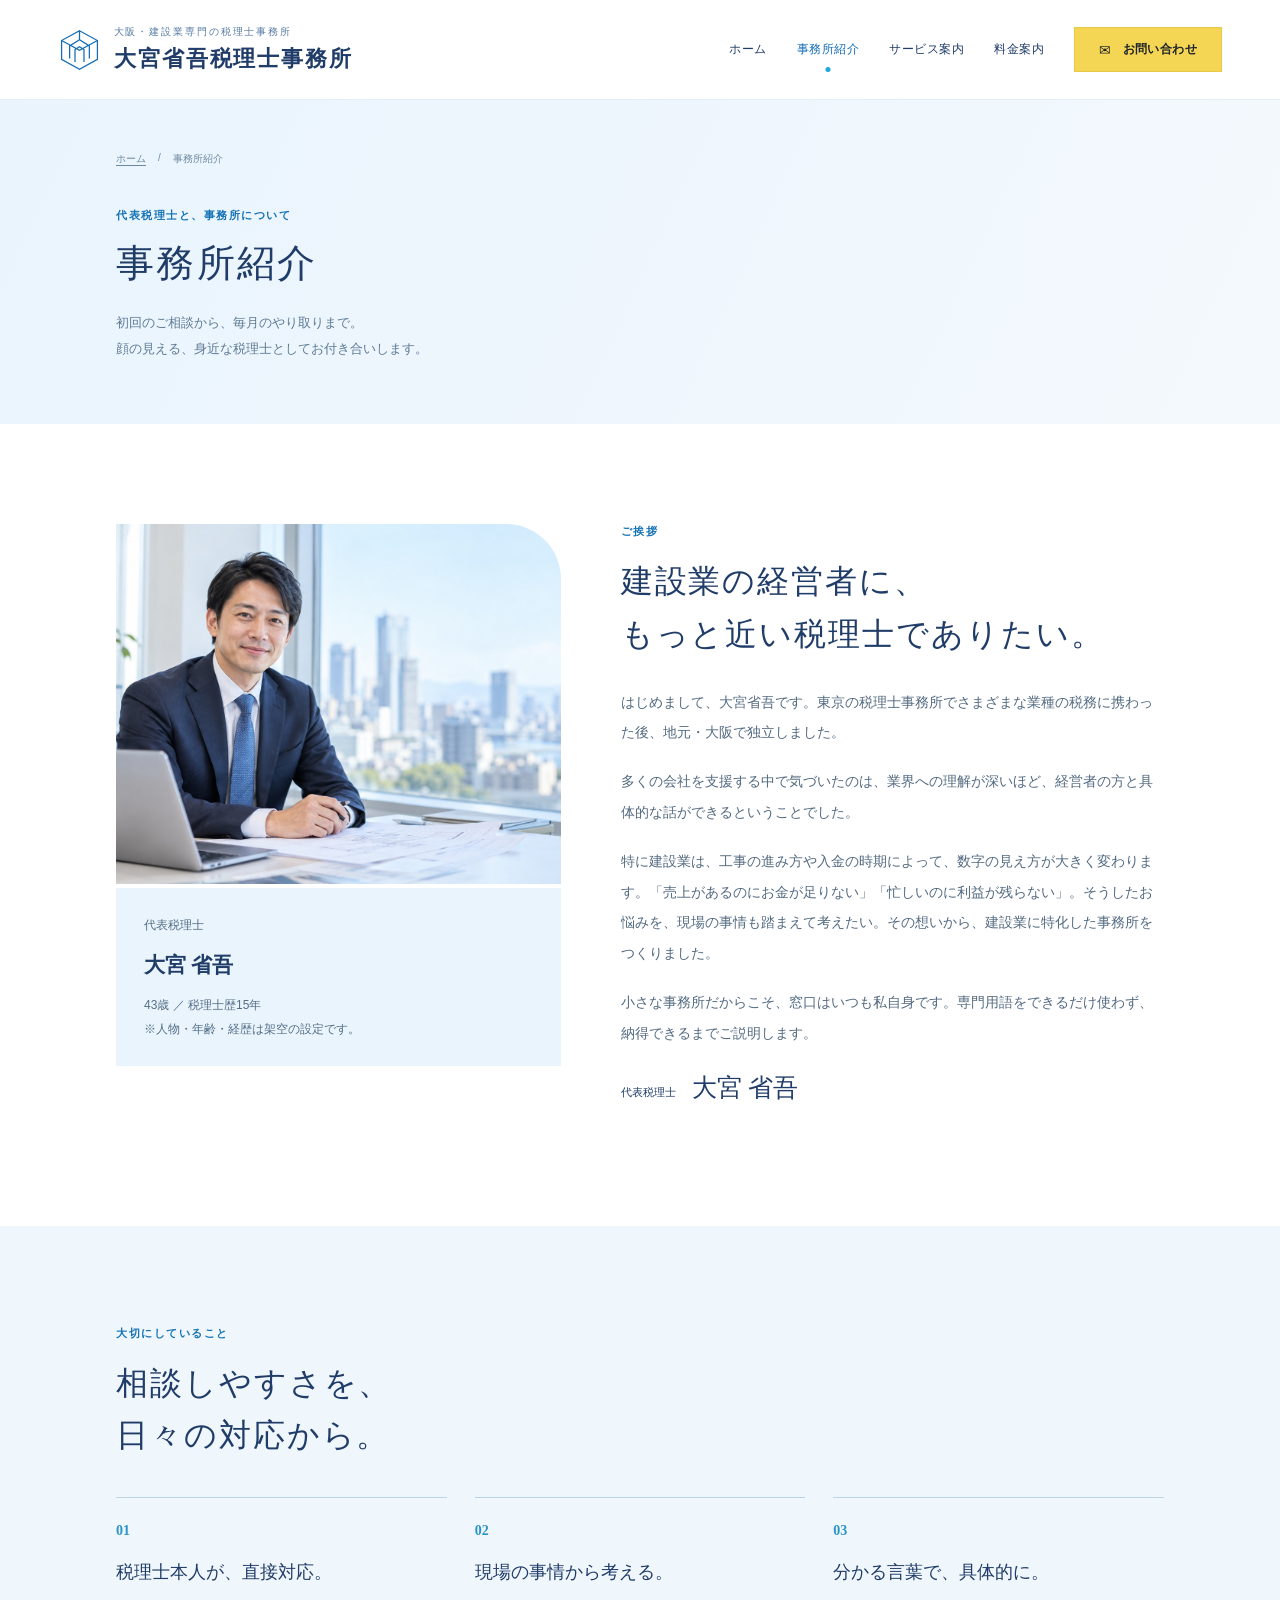
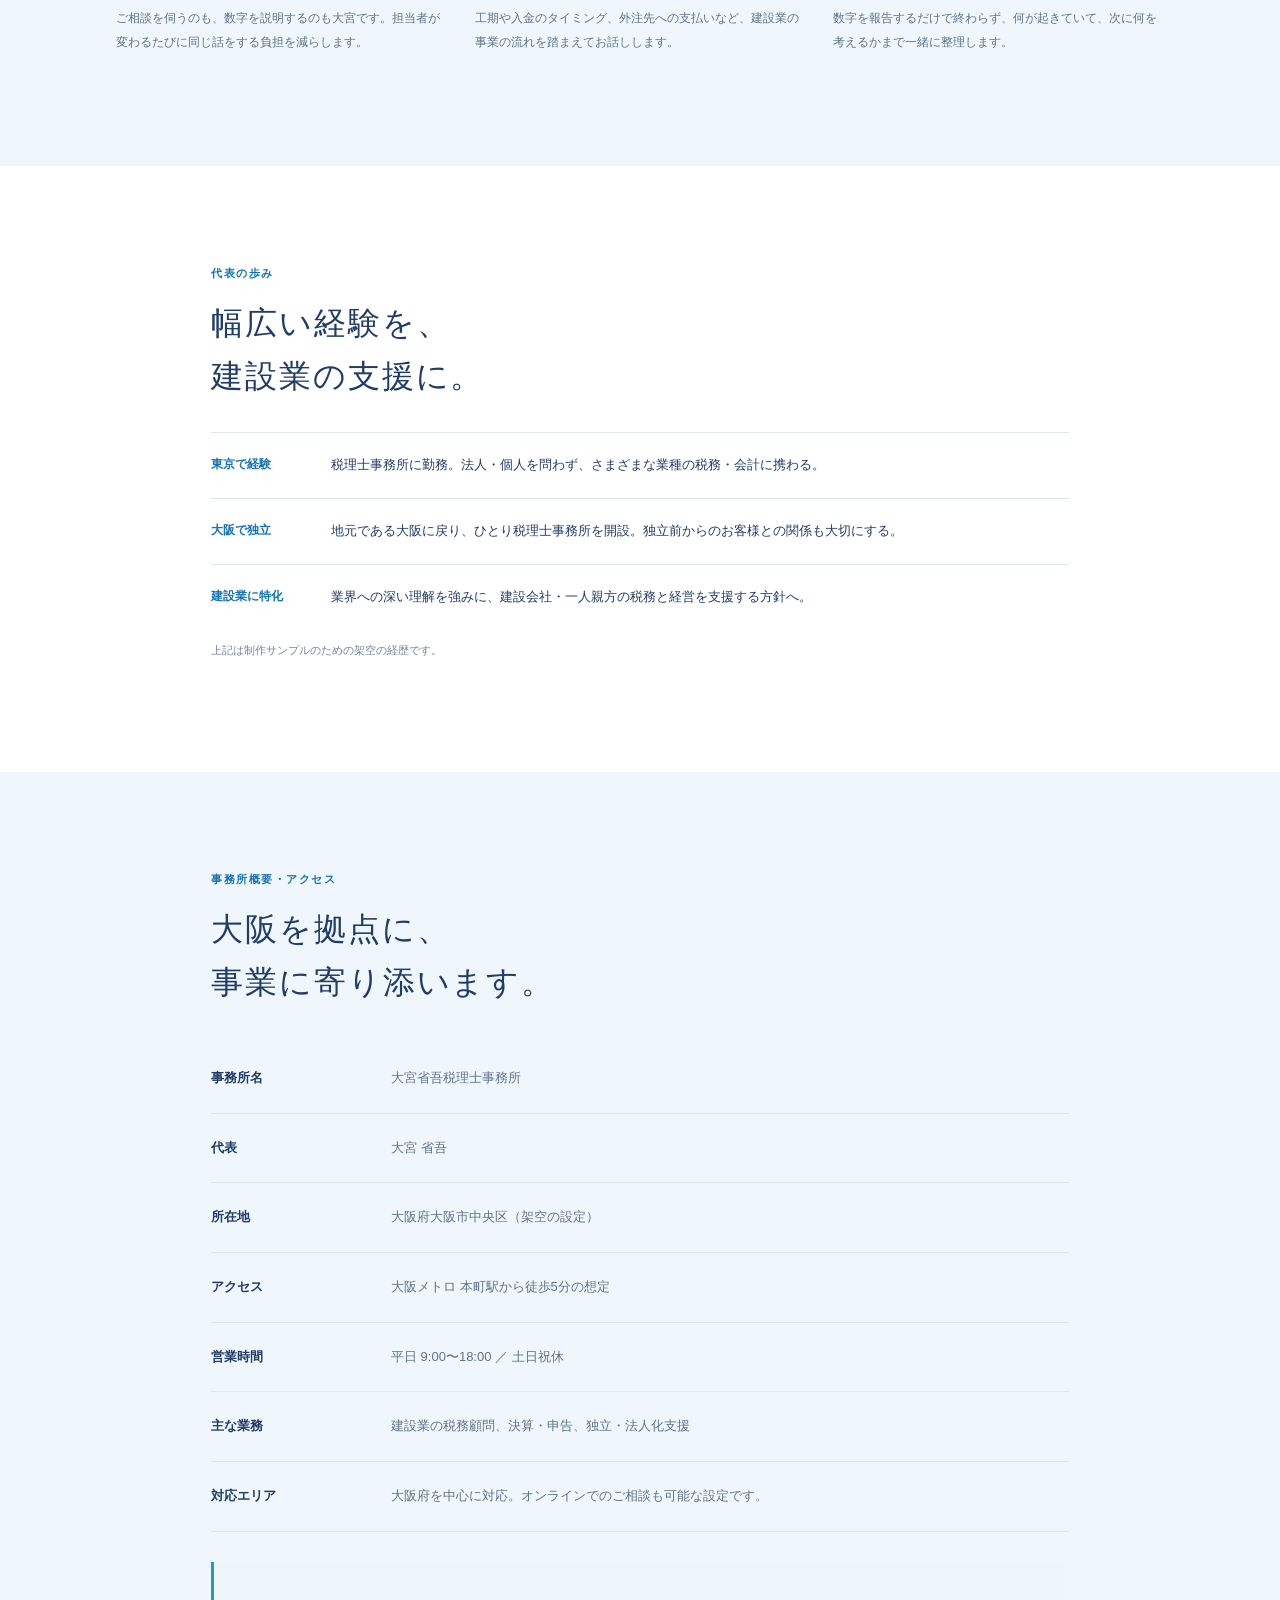
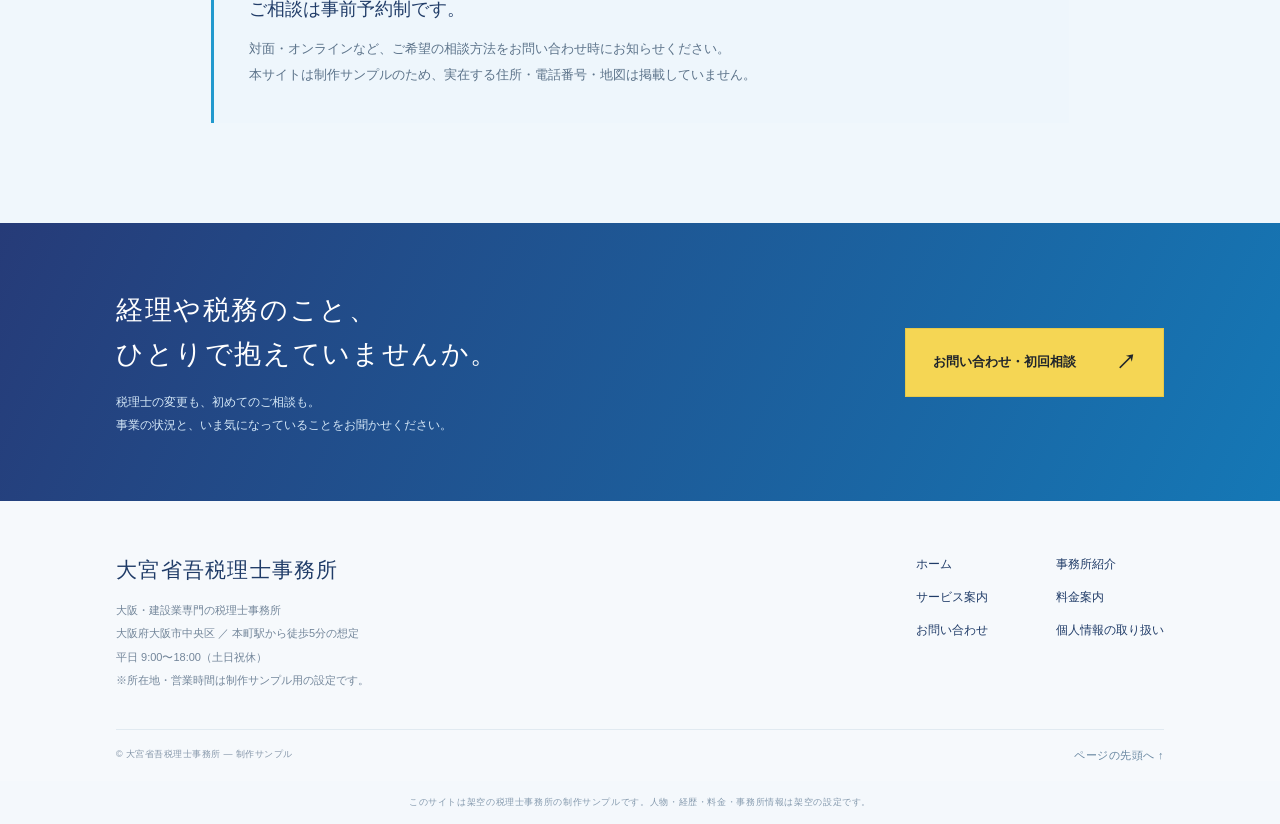
==== about.html @ dd132b1f "Add files via upload" ====
<!DOCTYPE html><html lang="ja"><head><meta charset="utf-8"><meta name="viewport" content="width=device-width,initial-scale=1"><title>事務所紹介｜大宮省吾税理士事務所</title><meta name="description" content="大阪・建設業専門の大宮省吾税理士事務所。税務顧問、決算・申告、独立・法人化支援をご案内する架空の制作サンプルです。"><link rel="stylesheet" href="assets/site.css"><script src="assets/site.js" defer></script></head><body><header id="top"><a class="brand-link" href="index.html" aria-label="大宮省吾税理士事務所 ホーム"><div class="brand"><svg class="mark" viewBox="0 0 48 48" fill="none" aria-hidden="true"><path d="M24 3 44 14v21L24 46 4 35V14Z" stroke="currentColor" stroke-width="1.4"/><path d="M13 34V20l11-7 11 7v14M19 38V24l5-3 5 3v14M4 14l20 11 20-11M24 3v10" stroke="currentColor" stroke-width="1.4"/></svg><div><small>大阪・建設業専門の税理士事務所</small><strong>大宮省吾税理士事務所</strong></div></div></a><details class="mobile-nav"><summary aria-label="メニュー"></summary><div><a href="index.html">ホーム</a><a href="about.html">事務所紹介</a><a href="services.html">サービス案内</a><a href="fees.html">料金案内</a><a href="contact.html">お問い合わせ</a></div></details><nav class="nav" aria-label="メインナビゲーション"><a href="index.html">ホーム</a><a href="about.html" class="active" aria-current="page">事務所紹介</a><a href="services.html">サービス案内</a><a href="fees.html">料金案内</a><a class="contact" href="contact.html"><b aria-hidden="true">✉</b>お問い合わせ</a></nav></header><main><section class="page-intro"><div class="wrap"><div class="breadcrumb"><a href="index.html">ホーム</a><span>/</span><span>事務所紹介</span></div><span class="section-tag">代表税理士と、事務所について</span><h1>事務所紹介</h1><p>初回のご相談から、毎月のやり取りまで。<br>顔の見える、身近な税理士としてお付き合いします。</p></div></section>
<section class="section"><div class="wrap profile-layout"><div><img class="portrait" src="assets/hero.jpg" alt="代表税理士・大宮省吾のイメージ"><div class="profile-aside">代表税理士<strong>大宮 省吾</strong>43歳 ／ 税理士歴15年<br>※人物・年齢・経歴は架空の設定です。</div></div><div><span class="section-tag">ご挨拶</span><h2>建設業の経営者に、<br>もっと近い税理士でありたい。</h2><div class="body-copy"><p>はじめまして、大宮省吾です。東京の税理士事務所でさまざまな業種の税務に携わった後、地元・大阪で独立しました。</p><p>多くの会社を支援する中で気づいたのは、業界への理解が深いほど、経営者の方と具体的な話ができるということでした。</p><p>特に建設業は、工事の進み方や入金の時期によって、数字の見え方が大きく変わります。「売上があるのにお金が足りない」「忙しいのに利益が残らない」。そうしたお悩みを、現場の事情も踏まえて考えたい。その想いから、建設業に特化した事務所をつくりました。</p><p>小さな事務所だからこそ、窓口はいつも私自身です。専門用語をできるだけ使わず、納得できるまでご説明します。</p></div><p class="name"><small>代表税理士</small>大宮 省吾</p></div></div></section>
<section class="section pale"><div class="wrap"><span class="section-tag">大切にしていること</span><h2>相談しやすさを、<br>日々の対応から。</h2><div class="values"><article class="value"><b>01</b><h3>税理士本人が、直接対応。</h3><p>ご相談を伺うのも、数字を説明するのも大宮です。担当者が変わるたびに同じ話をする負担を減らします。</p></article><article class="value"><b>02</b><h3>現場の事情から考える。</h3><p>工期や入金のタイミング、外注先への支払いなど、建設業の事業の流れを踏まえてお話しします。</p></article><article class="value"><b>03</b><h3>分かる言葉で、具体的に。</h3><p>数字を報告するだけで終わらず、何が起きていて、次に何を考えるかまで一緒に整理します。</p></article></div></div></section>
<section class="section"><div class="wrap narrow"><span class="section-tag">代表の歩み</span><h2>幅広い経験を、<br>建設業の支援に。</h2><ul class="career"><li><strong>東京で経験</strong><span>税理士事務所に勤務。法人・個人を問わず、さまざまな業種の税務・会計に携わる。</span></li><li><strong>大阪で独立</strong><span>地元である大阪に戻り、ひとり税理士事務所を開設。独立前からのお客様との関係も大切にする。</span></li><li><strong>建設業に特化</strong><span>業界への深い理解を強みに、建設会社・一人親方の税務と経営を支援する方針へ。</span></li></ul><p class="note">上記は制作サンプルのための架空の経歴です。</p></div></section>
<section class="section pale"><div class="wrap narrow"><span class="section-tag">事務所概要・アクセス</span><h2>大阪を拠点に、<br>事業に寄り添います。</h2><dl class="info-list"><div><dt>事務所名</dt><dd>大宮省吾税理士事務所</dd></div><div><dt>代表</dt><dd>大宮 省吾</dd></div><div><dt>所在地</dt><dd>大阪府大阪市中央区（架空の設定）</dd></div><div><dt>アクセス</dt><dd>大阪メトロ 本町駅から徒歩5分の想定</dd></div><div><dt>営業時間</dt><dd>平日 9:00〜18:00 ／ 土日祝休</dd></div><div><dt>主な業務</dt><dd>建設業の税務顧問、決算・申告、独立・法人化支援</dd></div><div><dt>対応エリア</dt><dd>大阪府を中心に対応。オンラインでのご相談も可能な設定です。</dd></div></dl><div class="access-box"><h3>ご相談は事前予約制です。</h3><p>対面・オンラインなど、ご希望の相談方法をお問い合わせ時にお知らせください。<br>本サイトは制作サンプルのため、実在する住所・電話番号・地図は掲載していません。</p></div></div></section></main><section class="contact-band"><div class="wrap"><div><h2>経理や税務のこと、<br>ひとりで抱えていませんか。</h2><p>税理士の変更も、初めてのご相談も。<br>事業の状況と、いま気になっていることをお聞かせください。</p></div><a href="contact.html" class="cta-solid">お問い合わせ・初回相談<span aria-hidden="true">↗</span></a></div></section><footer><div class="wrap"><div class="footer-top"><div><p class="footer-name">大宮省吾税理士事務所</p><div class="footer-info">大阪・建設業専門の税理士事務所<br>大阪府大阪市中央区 ／ 本町駅から徒歩5分の想定<br>平日 9:00〜18:00（土日祝休）<br>※所在地・営業時間は制作サンプル用の設定です。</div></div><nav class="footer-nav" aria-label="フッターナビゲーション"><a href="index.html">ホーム</a><a href="about.html">事務所紹介</a><a href="services.html">サービス案内</a><a href="fees.html">料金案内</a><a href="contact.html">お問い合わせ</a><a href="contact.html#privacy">個人情報の取り扱い</a></nav></div><div class="copyright"><span>© 大宮省吾税理士事務所 — 制作サンプル</span><a class="top-link" href="#top">ページの先頭へ ↑</a></div></div></footer><p class="sample">このサイトは架空の税理士事務所の制作サンプルです。人物・経歴・料金・事務所情報は架空の設定です。</p></body></html>
---- assets/site.css ----
:root{--navy:#27376d;--blue:#1468ae;--cyan:#20a8d5;--ink:#193653}*{box-sizing:border-box}body{margin:0;color:var(--ink);background:#fff;font-family:"Noto Sans JP","Hiragino Kaku Gothic ProN","Yu Gothic",sans-serif;-webkit-font-smoothing:antialiased}button{font:inherit}header{height:96px;display:flex;align-items:center;justify-content:space-between;padding:0 0 0 4.4%;background:white}.brand{display:flex;gap:13px;align-items:center}.mark{width:43px;height:43px;color:#176ab0}.brand small{font-size:10px;letter-spacing:.19em;display:block;margin-bottom:5px}.brand strong{font-family:"Yu Mincho","Hiragino Mincho ProN",serif;font-size:23px;letter-spacing:.09em;font-weight:600}.nav{height:100%;display:flex;align-items:center;gap:29px}.nav span{font-size:12px;letter-spacing:.04em;white-space:nowrap}.nav .active{color:#1878bc;position:relative}.nav .active:after{content:"";position:absolute;bottom:-12px;left:50%;width:16px;height:2px;background:#1878bc;transform:translateX(-50%)}.contact{border:0;background:var(--navy);color:#fff;height:100%;padding:0 31px;font-size:12px;letter-spacing:.08em;cursor:pointer}.contact b{margin-right:11px;font-size:16px;font-weight:400}.hero{position:relative;min-height:590px;height:calc(100svh - 272px);max-height:750px;isolation:isolate;overflow:hidden;background:#e9f1f4}.hero-image{position:absolute;width:100%;height:100%;object-fit:cover;object-position:center 43%;z-index:-2}.hero:after{content:"";position:absolute;inset:0;background:linear-gradient(90deg,transparent 32%,rgba(238,247,251,.08) 47%,rgba(238,247,251,.6) 100%);z-index:-1}.copy{position:absolute;left:50%;top:50%;transform:translateY(-51%);padding-right:30px}.eyebrow{font-size:14px;font-weight:600;letter-spacing:.13em;margin:0 0 25px 3px;color:#185c91}h1{font-size:clamp(30px,3.05vw,48px);line-height:1.6;letter-spacing:.06em;margin:0;font-weight:700}h1 span{display:table;color:#fff;background:linear-gradient(110deg,#145b9f,#1e9dd0);padding:5px 22px 8px;margin-bottom:12px;white-space:nowrap}h1 span:last-child{margin-bottom:0}.description{font-size:14px;line-height:2.15;letter-spacing:.07em;margin:25px 0 0 4px;font-weight:500}.hero-label{position:absolute;left:4.5%;bottom:27px;display:flex;align-items:center;gap:12px;color:#fff;text-shadow:0 1px 6px #19365377;font-size:11px;letter-spacing:.13em}.hero-label:before{content:"";width:32px;height:1px;background:currentColor}.scroll{position:absolute;right:30px;bottom:30px;font-size:9px;letter-spacing:.2em;writing-mode:vertical-rl;display:flex;align-items:center;gap:12px;color:#245d84}.scroll:after{content:"";width:1px;height:38px;background:#245d84}.strengths{background:var(--navy);color:white;padding:0 max(7%,calc((100% - 1100px)/2));display:grid;grid-template-columns:1fr 1fr;min-height:142px}.strength{display:flex;align-items:center;gap:25px;padding:27px 37px}.strength+.strength{border-left:1px solid #ffffff35}.strength svg{width:43px;flex-shrink:0;stroke:#aac8e7;stroke-width:1;fill:none}.strength h2{font-family:"Yu Mincho","Hiragino Mincho ProN",serif;font-size:18px;letter-spacing:.09em;margin:0 0 9px;font-weight:500}.strength p{margin:0;font-size:11px;line-height:1.9;color:#d6dfee;letter-spacing:.04em}.sample{margin:0;padding:15px 20px;text-align:center;font-size:10px;letter-spacing:.07em;color:#8c98a6;background:#f6f8fb}dialog{max-width:420px;width:calc(100% - 40px);border:0;padding:36px;color:var(--ink);line-height:1.9;box-shadow:0 18px 90px #0002}dialog::backdrop{background:#17264066}dialog h2{font-size:20px}dialog p{font-size:14px}dialog button{border:0;background:var(--navy);color:#fff;padding:10px 25px;cursor:pointer}
@media(min-width:1600px){.copy{left:51%}.hero-image{object-position:center 44%}}
@media(max-width:1050px){header{height:80px;padding-left:24px}.brand strong{font-size:19px}.brand small{font-size:9px}.nav{gap:18px}.nav span{font-size:11px}.contact{padding:0 20px}.hero{min-height:560px}.copy{left:47%}h1{font-size:32px}.strengths{padding:0 3%}.strength{padding:26px 22px;gap:18px}.strength h2{font-size:16px}}
@media(max-width:760px){header{height:77px;padding-left:18px}.mark{width:32px;height:32px}.brand{gap:9px}.brand small{font-size:8px;margin-bottom:4px;letter-spacing:.12em}.brand strong{font-size:17px;letter-spacing:.04em}.nav{gap:0}.nav span{display:none}.contact{width:65px;padding:0;font-size:10px;letter-spacing:0}.contact b{display:block;margin:0 0 2px;font-size:18px}.hero{height:720px;min-height:0;max-height:none}.hero-image{height:430px;object-position:29% center;width:130%;max-width:none;left:-9%}.hero:after{background:linear-gradient(180deg,transparent 31%,rgba(235,244,249,.4) 46%,#edf5f9 60%)}.copy{top:auto;bottom:44px;left:7%;transform:none;padding:0}.eyebrow{font-size:11px;margin-bottom:17px}.copy h1{font-size:clamp(27px,7.4vw,38px);letter-spacing:.03em}.copy h1 span{padding:3px 13px 5px;margin-bottom:8px}.description{font-size:12px;line-height:2;margin-top:18px}.hero-label{top:28px;bottom:auto;left:7%;font-size:9px}.scroll{right:17px;bottom:26px;font-size:8px}.strengths{grid-template-columns:1fr;padding:9px 7%}.strength{padding:23px 0;gap:19px}.strength+.strength{border-left:0;border-top:1px solid #ffffff35}.strength svg{width:36px}.strength h2{font-size:16px;margin-bottom:7px}.strength p{font-size:11px}.sample{font-size:9px;padding:13px 15px}}

/* Distinct editorial composition for Omiya. */
:root{--navy:#193e52;--blue:#28698b;--ink:#193e52}
header{height:100px;padding:0 4.5%;border-bottom:1px solid #193e5212}.brand strong{font-size:22px}.brand small{color:#69808c}.mark{color:#28698b}.nav{gap:30px}.contact{height:43px;padding:0 22px;background:transparent;border:1px solid #193e5240;color:var(--ink)}.contact b{font-size:14px}.nav .active{color:#193e52}.nav .active:after{background:#bd9a59;width:5px;height:5px;border-radius:50%;bottom:-14px}
.hero{background:#f5f5f0;height:640px;min-height:640px;max-height:800px;margin:0 0 0 0;overflow:hidden}
.hero-image{left:48%;top:28px;width:52%;height:calc(100% - 28px);object-fit:cover;object-position:13% center;border-radius:72px 0 0 0}
.hero:after{inset:0 auto 0 0;width:48%;background:linear-gradient(135deg,#f5f5f0,#f0f2ed);z-index:-1}
.copy{left:8%;top:47%;transform:translateY(-50%);padding-right:0;z-index:1}
.eyebrow{font-size:10px;font-weight:500;letter-spacing:.18em;margin:0 0 28px;color:#71868b;display:flex;align-items:center;gap:12px}.eyebrow:before{content:"";height:1px;width:28px;background:#ac8d56}.intro{font-size:12px;letter-spacing:.12em;margin:0 0 18px;color:#4f6b77}
h1{font-family:"Yu Mincho","Hiragino Mincho ProN",serif;font-weight:500;line-height:1.65;font-size:clamp(32px,3.15vw,50px);letter-spacing:.055em}h1 span{display:block;background:transparent;color:var(--ink);padding:0;margin:0}h1 em{font-style:normal;text-decoration:underline;text-decoration-color:#b89b6655;text-underline-offset:8px;text-decoration-thickness:7px}
.description{font-size:13px;line-height:2.1;margin:25px 0 0;letter-spacing:.025em;font-weight:400;color:#516a74}
.hero-cta{display:flex;align-items:center;justify-content:space-between;gap:30px;border:0;border-bottom:1px solid #1d485a66;background:none;padding:15px 0 12px;font-size:12px;letter-spacing:.04em;color:var(--ink);margin-top:18px;cursor:pointer}.hero-cta span{font-size:19px;color:#9e7d43}
.portrait-caption{position:absolute;right:0;bottom:0;background:#193e52ee;color:white;padding:22px 42px;min-width:260px}.portrait-caption small{font-size:8px;letter-spacing:.2em;color:#b7cbd2;display:block;margin-bottom:9px}.portrait-caption>span{font-size:10px;letter-spacing:.1em}.portrait-caption strong{font-family:"Yu Mincho",serif;font-size:21px;font-weight:500;margin-left:10px}.hero-label{color:#819294;text-shadow:none;left:8%;bottom:26px;font-size:8px;letter-spacing:.16em}.hero-label:before{width:20px}.scroll{display:none}
.strengths{margin:0 8%;padding:0;background:#fff;color:var(--ink);min-height:150px;gap:50px;counter-reset:points}.strength{padding:28px 0;gap:20px;position:relative;counter-increment:points}.strength:before{content:"0" counter(points);color:#b09560;font-size:13px;letter-spacing:.1em;align-self:flex-start;margin-top:6px;font-family:Georgia,serif}.strength svg{display:none}.strength+.strength{border-left:0}.strength h2{font-size:18px;font-weight:500;letter-spacing:.04em;margin-bottom:9px}.strength p{color:#77878c;font-size:11px;line-height:1.85}.sample{border-top:1px solid #edf0ef;background:white;font-size:9px;color:#9ba5a7}
@media(min-width:1600px){.copy{left:10%}.hero{height:730px}.hero-image{object-position:10% center}}
@media(max-width:1050px){header{padding:0 3%;height:86px}.brand strong{font-size:18px}.nav{gap:18px}.contact{padding:0 14px}.hero{height:600px;min-height:600px}.copy{left:6%}h1{font-size:34px}.description{font-size:12px}.strengths{margin:0 6%;gap:30px}.strength h2{font-size:16px}}
@media(max-width:760px){header{height:78px;padding:0 18px}.brand strong{font-size:17px}.nav{gap:0}.contact{height:35px;width:auto;padding:0 11px;font-size:10px}.contact b{display:none}.brand small{font-size:8px}.hero{height:auto;min-height:0;display:flex;flex-direction:column;padding:38px 0 0;background:#f5f5f0}.hero:after{display:none}.copy{position:relative;left:auto;top:auto;bottom:auto;transform:none;padding:0 7% 32px;order:0}.eyebrow{font-size:8px;letter-spacing:.14em;margin-bottom:23px}.intro{font-size:10px;margin-bottom:13px}.copy h1{font-size:clamp(29px,8.2vw,39px);line-height:1.55;letter-spacing:.055em}.copy h1 span{padding:0;margin:0}.description{margin-top:19px;font-size:12px}.hero-cta{margin-top:12px;font-size:11px;padding-top:12px;gap:42px}.hero-image{position:relative;left:auto;top:auto;width:93%;height:370px;align-self:flex-end;object-position:10% center;border-radius:45px 0 0 0;order:1;z-index:0}.portrait-caption{z-index:2;bottom:0;padding:15px 24px;min-width:205px}.portrait-caption strong{font-size:19px}.hero-label{display:none}.strengths{margin:0 7%;gap:0;grid-template-columns:1fr;padding:6px 0}.strength{padding:24px 0;gap:17px}.strength+.strength{border-top:1px solid #e5e9e7}.strength h2{font-size:16px}.strength p{font-size:11px}.sample{font-size:8px}}


/* Blue direction, retaining the independent split layout. */
:root{--navy:#263b78;--blue:#146db5;--ink:#203c68}
header{border-bottom-color:#e6eef6}.mark{color:#146db5}.brand small{color:#557aa1}.nav .active{color:#146db5}.nav .active:after{background:#20a7df}.contact{color:white;background:#176eb3;border-color:#176eb3}.hero{background:#edf6fc}.hero:after{background:linear-gradient(125deg,#f2f8fd,#e3f1fb)}.eyebrow{color:#4483b6}.eyebrow:before{background:#1494d0}.intro{color:#236aa3}.copy h1{color:#203c68}.copy h1 em{color:#087cbd;text-decoration-color:#6bc5eb55}.description{color:#486b8c}.hero-cta{color:#146db5;border-bottom-color:#5299c2}.hero-cta span{color:#159cd2}.hero-label{color:#6c91b0}.portrait-caption{background:#1b66a7ed}.portrait-caption small{color:#c1e3fa}
.strengths{margin:0;padding:0 8%;gap:50px;background:linear-gradient(110deg,#24376e,#2a4b8c);color:white}.strength:before{color:#69c7f0}.strength h2{color:white}.strength p{color:#d2e1f4}.sample{border-top:0;background:#f4f8fc;color:#8499ad}
@media(max-width:760px){.hero{background:#edf6fc}.strengths{margin:0;padding:6px 7%;gap:0}.strength+.strength{border-top-color:#ffffff2b}}


/* Blue-to-cyan headline highlights, matching the supplied reference. */
.copy h1 span{display:table;background:linear-gradient(110deg,#145b9f,#20a8d5);color:#fff;padding:3px 17px 6px;margin:0 0 10px;line-height:1.5}
.copy h1 span:last-child{margin-bottom:0}
.copy h1 em{color:inherit;text-decoration:none;font-style:normal}
@media(max-width:1050px){.copy h1 span{padding:3px 14px 6px}}
@media(max-width:760px){.copy h1 span{padding:3px 13px 6px;margin:0 0 8px;line-height:1.5}}


/* Warm yellow CTAs balanced against the existing blue palette. */
:root{--cta-yellow:#f5d654;--cta-ink:#20252b}
.contact,.hero-cta{background:var(--cta-yellow);color:var(--cta-ink);border:1px solid #e7c848;font-weight:600;transition:background .18s ease,box-shadow .18s ease}
.contact{padding:0 24px;height:45px}
.hero-cta{padding:15px 21px;margin-top:24px;gap:28px;box-shadow:0 3px 10px #23447809}
.hero-cta span{color:var(--cta-ink);font-size:19px}
.contact:hover,.hero-cta:hover{background:#f8df75;box-shadow:0 4px 12px #23447816}
.contact:focus-visible,.hero-cta:focus-visible{outline:3px solid #176eb3;outline-offset:4px}
@media(max-width:1050px){.contact{padding:0 17px}}
@media(max-width:760px){.contact{height:37px;padding:0 11px}.hero-cta{padding:14px 17px;margin-top:20px;gap:33px}}


a{color:inherit;text-decoration:none}button,input,select,textarea{font:inherit}a,button{touch-action:manipulation}a:focus-visible,summary:focus-visible{outline:3px solid #20a8d5;outline-offset:5px}html{scroll-behavior:smooth;scroll-padding-top:24px}.brand-link{display:block;flex-shrink:0}.nav>a{font-size:12px;letter-spacing:.04em;white-space:nowrap}.nav>a.active{position:relative;color:#146db5}.nav .contact{display:flex;align-items:center;justify-content:center}.mobile-nav{display:none}.hero-cta{width:max-content;max-width:100%}.wrap{max-width:1120px;margin:0 auto;padding:0 36px}.section{padding:100px 0}.pale{background:#f0f7fc}.section-tag{display:block;font-size:11px;color:#1472b5;letter-spacing:.14em;margin-bottom:16px;font-weight:600}.section h2,.page-intro h1,.subhead,.contact-band h2{font-family:"Yu Mincho","Hiragino Mincho ProN",serif;font-weight:500;letter-spacing:.06em}.section h2{font-size:32px;line-height:1.65;margin:0 0 26px}.lead{color:#5c7187;font-size:14px;line-height:2.2;max-width:720px}.split{display:grid;grid-template-columns:1fr 1fr;align-items:center;gap:70px}.portrait{width:100%;height:440px;object-fit:cover;object-position:15% center;border-radius:0 55px 0 0}.body-copy{font-size:14px;line-height:2.2;color:#536a80}.body-copy p{margin:0 0 18px}.name{font-size:25px;font-family:"Yu Mincho",serif;margin:22px 0;color:#203c68}.name small{font-size:11px;font-family:sans-serif;margin-right:16px}.text-link{display:inline-flex;align-items:center;justify-content:space-between;gap:35px;color:#1269aa;border-bottom:1px solid #8fb9d5;padding:13px 0;font-size:13px;margin-top:15px}.text-link:hover{color:#0a92cd}.center{text-align:center}.center .lead{margin-left:auto;margin-right:auto}.service-grid{display:grid;grid-template-columns:repeat(3,1fr);gap:24px;margin-top:42px}.service-card{background:#fff;border-top:3px solid #1e91c7;padding:34px 28px;display:flex;flex-direction:column;min-height:310px;transition:transform .2s,box-shadow .2s}.service-card:hover{transform:translateY(-4px);box-shadow:0 12px 35px #1f426410}.service-card .number{font-family:Georgia,serif;color:#65accd;font-size:14px;letter-spacing:.1em}.service-card h3{font-family:"Yu Mincho",serif;font-size:22px;font-weight:500;margin:20px 0 15px}.service-card p{font-size:13px;line-height:2;color:#5b7286;margin:0 0 25px}.service-card .text-link{margin-top:auto}.price-preview{display:grid;grid-template-columns:1.15fr 1fr 1fr;gap:0;align-items:center;border-top:1px solid #d9e6ef;border-bottom:1px solid #d9e6ef;padding:35px 0;margin:35px 0 20px}.price-preview>div+div{border-left:1px solid #d9e6ef;padding-left:35px}.price-preview h3{font-size:15px;font-weight:500}.big-price{color:#126fb0;font-size:34px;letter-spacing:.01em;margin:10px 0}.big-price small{font-size:12px;color:#536a80}.note{font-size:11px;line-height:1.9;color:#718599}.concerns{display:grid;grid-template-columns:repeat(3,1fr);gap:25px;margin:36px 0}.concern{border-left:2px solid #39a4d2;padding:5px 0 5px 23px}.concern h3{font-size:17px;line-height:1.8;margin:0 0 12px;font-weight:500}.concern p{font-size:12px;line-height:2;color:#5e7387;margin:0}.contact-band{padding:65px 0;background:linear-gradient(115deg,#263b78,#1578b6);color:white}.contact-band .wrap{display:flex;align-items:center;justify-content:space-between;gap:40px}.contact-band h2{font-size:27px;line-height:1.65;margin:0 0 14px}.contact-band p{font-size:12px;line-height:1.9;color:#d4e7f7;margin:0}.cta-solid{display:inline-flex;align-items:center;justify-content:space-between;gap:40px;background:#f5d654;border:1px solid #e7c848;color:#20252b;padding:20px 27px;font-size:13px;font-weight:600;white-space:nowrap}.cta-solid:hover{background:#f8df75}.cta-solid span{font-size:20px}footer{background:#f6f9fc;padding:55px 0 0}.footer-top{display:flex;justify-content:space-between;gap:40px;padding-bottom:37px}.footer-name{font-family:"Yu Mincho",serif;font-size:21px;letter-spacing:.06em;margin:0 0 15px}.footer-info{font-size:11px;line-height:2.1;color:#73869a}.footer-nav{display:grid;grid-template-columns:1fr 1fr;gap:16px 32px;align-content:start;font-size:12px}.footer-nav a:hover{color:#1472b5}.copyright{font-size:9px;letter-spacing:.05em;color:#8596a9;border-top:1px solid #e1eaf1;padding:18px 0;display:flex;justify-content:space-between;gap:20px}.sample{margin:0}.page-intro{background:linear-gradient(115deg,#e9f4fd,#f4f9fd);padding:52px 0 62px}.breadcrumb{font-size:10px;color:#6d88a0;display:flex;gap:12px;margin-bottom:42px}.breadcrumb a{text-decoration:underline;text-underline-offset:3px}.page-intro h1{font-size:38px;line-height:1.5;margin:0 0 18px}.page-intro p{font-size:13px;line-height:2;color:#5f7b94;margin:0;max-width:650px}.page-intro .section-tag{margin-bottom:12px}.profile-aside{background:#eaf4fc;padding:25px 28px;font-size:12px;line-height:2;color:#536f87}.profile-aside strong{display:block;font-size:21px;font-family:"Yu Mincho",serif;color:#203c68;margin:7px 0}.profile-layout{display:grid;grid-template-columns:.9fr 1.1fr;gap:60px;align-items:start}.profile-layout .portrait{height:360px}.career{list-style:none;margin:30px 0 0;padding:0}.career li{display:grid;grid-template-columns:100px 1fr;gap:20px;padding:20px 0;border-top:1px solid #d9e6ef;font-size:13px;line-height:1.9}.career strong{color:#1472b5;font-size:12px}.values{display:grid;grid-template-columns:repeat(3,1fr);gap:28px;margin-top:35px}.value{padding-top:23px;border-top:1px solid #bcd5e7}.value b{color:#2994c7;font-family:Georgia,serif;font-size:14px}.value h3{font-size:18px;font-weight:500;line-height:1.7}.value p{font-size:12px;line-height:2;color:#5a7389}.info-list{margin:35px 0 0}.info-list>div{display:grid;grid-template-columns:160px 1fr;gap:20px;border-bottom:1px solid #dce7ef;padding:22px 0;font-size:13px;line-height:1.9}.info-list dt{font-weight:600}.info-list dd{margin:0;color:#5c738a}.access-box{padding:35px;background:#eef6fc;margin-top:30px;border-left:3px solid #2199ce}.access-box h3{font-size:18px;font-weight:500;margin:0 0 15px}.access-box p{font-size:13px;line-height:2;color:#5c738a;margin:0}.jump-nav{display:flex;gap:15px;flex-wrap:wrap;margin-top:30px}.jump-nav a{background:#fff;border:1px solid #cbdfea;padding:13px 21px;font-size:12px}.jump-nav a:hover{border-color:#1676b6;color:#1676b6}.service-detail{display:grid;grid-template-columns:190px 1fr;gap:55px}.service-index{color:#c5e3f3;font-family:Georgia,serif;font-size:90px;line-height:1}.service-index small{font-family:sans-serif;font-size:11px;color:#3d8dbb;display:block;letter-spacing:.15em;margin-top:20px}.service-detail h2{font-size:30px}.service-detail h3{font-size:16px;margin:30px 0 12px;font-weight:600}.check-list{padding:0;list-style:none;margin:20px 0;display:grid;gap:12px}.check-list li{position:relative;padding-left:24px;font-size:13px;line-height:1.9;color:#506d85}.check-list li:before{content:"✓";position:absolute;left:0;color:#1685bf}.task-list{display:grid;grid-template-columns:1fr 1fr;gap:0 25px;padding:0;list-style:none}.task-list li{border-bottom:1px solid #d5e5ef;padding:15px 0;font-size:13px;line-height:1.8}.callout{background:#e8f3fb;border-left:3px solid #1b8bc5;padding:22px 25px;font-size:12px;line-height:2;color:#536f87;margin-top:25px}.steps{display:grid;grid-template-columns:repeat(4,1fr);gap:24px;margin-top:35px}.step{border-top:2px solid #9ccce6;padding-top:20px}.step b{font-family:Georgia,serif;color:#238dc2;font-size:25px;font-weight:400}.step h3{font-size:16px;font-weight:500;margin:14px 0}.step p{font-size:12px;line-height:1.95;color:#60788e}.table-scroll{overflow-x:auto;margin:30px 0 16px}table{border-collapse:collapse;width:100%;font-size:13px;line-height:1.8;min-width:570px}th,td{text-align:left;padding:20px 22px;border-bottom:1px solid #d5e4ef}thead th{background:#263b78;color:#fff;font-weight:500}tbody th{font-weight:500;background:#f1f7fc}td{color:#526e87}td strong{font-size:16px;color:#166caf;font-weight:600}.narrow{max-width:930px}.cost-example{margin-top:35px;display:grid;grid-template-columns:1.1fr 1fr;background:#fff;border:1px solid #d5e4ef}.cost-example>div{padding:30px}.cost-example h3{font-size:17px;line-height:1.8;font-weight:500;margin:0 0 15px}.cost-example p{font-size:12px;line-height:2;color:#637b91;margin:0}.cost-total{background:#e5f1fb}.cost-total dl{margin:0}.cost-total dl>div{display:flex;justify-content:space-between;gap:15px;font-size:12px;padding:8px 0}.cost-total dd{margin:0}.cost-total .total{border-top:1px solid #b8d4e7;margin-top:10px;padding-top:18px;font-size:15px}.cost-total .total dd{font-weight:600;color:#146db5}.faq{margin-top:30px}.faq details{border-bottom:1px solid #d6e4ee}.faq summary{cursor:pointer;list-style:none;padding:24px 38px 24px 0;position:relative;font-size:14px;line-height:1.8}.faq summary::-webkit-details-marker{display:none}.faq summary:after{content:"＋";position:absolute;right:7px;color:#1678b6}.faq details[open] summary:after{content:"−"}.faq details p{font-size:13px;line-height:2;color:#60788e;margin:0;padding:0 30px 25px 0}.demo-banner{background:#eef6fc;color:#4f6e86;padding:20px 24px;border-left:3px solid #2c8dc0;font-size:12px;line-height:1.9;margin-bottom:40px}.contact-layout{display:grid;grid-template-columns:250px 1fr;gap:55px;align-items:start}.contact-aside{border-top:3px solid #2195ca;padding-top:25px}.contact-aside h2{font-size:20px}.contact-aside p{font-size:12px;line-height:2;color:#637b91}.contact-aside ol{padding-left:18px;font-size:12px;line-height:2;color:#637b91}.field{margin-bottom:27px}.field label,.field-title{display:block;font-size:13px;font-weight:500;margin-bottom:11px}.required{font-size:9px;background:#e8f2fa;color:#1269aa;padding:3px 6px;margin-left:10px}.field input,.field select,.field textarea{width:100%;padding:14px 15px;border:1px solid #cbdce8;background:#fff;color:#203c68;border-radius:0;font-size:14px}.field input:focus,.field select:focus,.field textarea:focus{outline:2px solid #319fd0;outline-offset:1px}.field textarea{resize:vertical;min-height:165px}.field small{font-size:10px;color:#7a8fa3;display:block;margin-top:8px}.field-row{display:grid;grid-template-columns:1fr 1fr;gap:20px}.consent{display:flex;align-items:flex-start;gap:10px;font-size:12px;line-height:1.9;margin:25px 0}.consent input{margin-top:5px;width:16px;height:16px;accent-color:#1475b5}.privacy{background:#f3f7fa;padding:20px 23px;margin-top:30px;font-size:11px;line-height:1.95;color:#6b8298}.privacy h3{font-size:13px;color:#203c68;margin:0 0 10px}.privacy p{margin:0}.form-status{padding:28px;background:#e8f4fb;border-left:3px solid #218cc2;margin-bottom:30px}.form-status h3{font-size:18px;margin:0 0 12px}.form-status p{font-size:13px;line-height:2;margin:0}.form-status[hidden]{display:none}.submit-note{font-size:10px;color:#7b8fa2;line-height:1.9}.section-tight{padding:65px 0}.button-row{display:flex;gap:20px;align-items:center;flex-wrap:wrap}.top-link{font-size:11px;color:#66859f}
@media(max-width:1100px){.nav{gap:18px}.nav>a{font-size:11px}.brand strong{font-size:18px}.brand small{font-size:8px}.split{gap:38px}.section{padding:80px 0}.section h2{font-size:28px}.service-card{padding:28px 22px}.contact-layout{gap:30px;grid-template-columns:210px 1fr}.contact-band h2{font-size:24px}.contact-band .cta-solid{gap:22px}.strengths{gap:25px}}
@media(max-width:850px){.nav>a:not(.contact){display:none}.mobile-nav{display:block;position:relative;margin-left:auto;margin-right:16px}.mobile-nav summary{list-style:none;cursor:pointer;font-size:12px;padding:12px;color:#146db5}.mobile-nav summary::-webkit-details-marker{display:none}.mobile-nav summary:after{content:"☰";font-size:19px}.mobile-nav[open] summary:after{content:"×"}.mobile-nav>div{position:absolute;right:-100px;top:50px;z-index:10;background:white;width:250px;box-shadow:0 10px 40px #23447822;border-top:2px solid #1478b9;padding:12px}.mobile-nav a{display:block;padding:14px;font-size:13px;border-bottom:1px solid #e7eff5}.profile-layout{gap:35px}.service-grid{gap:16px}.service-card h3{font-size:19px}.service-detail{grid-template-columns:110px 1fr;gap:30px}.service-index{font-size:65px}.contact-layout{grid-template-columns:1fr}.contact-aside{display:none}.steps{grid-template-columns:1fr 1fr;gap:30px}}
@media(max-width:760px){.wrap{padding:0 24px}.section{padding:60px 0}.section h2{font-size:25px;margin-bottom:20px}.section-tag{font-size:10px;margin-bottom:13px}.split,.profile-layout{grid-template-columns:1fr;gap:30px}.portrait{height:300px;object-position:10% center}.lead,.body-copy{font-size:13px}.service-grid{grid-template-columns:1fr;margin-top:30px;gap:17px}.service-card{min-height:0;padding:26px}.service-card h3{font-size:22px;margin:14px 0}.service-card p{margin-bottom:14px}.service-card .text-link{margin-top:0}.price-preview{grid-template-columns:1fr 1fr;padding:20px 0;gap:15px}.price-preview>div:first-child{grid-column:1/-1}.price-preview>div+div{padding-left:0;border-left:0}.price-preview>div:last-child{padding-left:15px;border-left:1px solid #d9e6ef}.big-price{font-size:28px}.concerns,.values{grid-template-columns:1fr;gap:25px}.concerns{margin-top:28px}.contact-band{padding:45px 0}.contact-band .wrap{display:block}.contact-band h2{font-size:23px}.contact-band .cta-solid{margin-top:25px}.cta-solid{padding:18px 22px;font-size:12px}.footer-top{display:block}.footer-nav{margin-top:30px;gap:19px 25px}.footer-name{font-size:19px}.copyright{display:block;line-height:2}.page-intro{padding:27px 0 38px}.breadcrumb{margin-bottom:28px}.page-intro h1{font-size:30px}.page-intro p{font-size:12px}.profile-layout .portrait{height:300px}.career li{grid-template-columns:75px 1fr;gap:12px;font-size:12px}.info-list>div{grid-template-columns:90px 1fr;gap:15px;font-size:12px;padding:18px 0}.access-box{padding:25px}.service-detail{grid-template-columns:1fr;gap:20px}.service-index{font-size:45px;display:flex;align-items:center;gap:20px}.service-index small{margin-top:0;font-size:10px}.service-detail h2{font-size:27px}.task-list{grid-template-columns:1fr}.jump-nav{gap:8px}.jump-nav a{font-size:11px;padding:11px 12px}.step h3{font-size:14px}.steps{gap:22px}.step p{font-size:11px}.table-scroll{margin-top:22px}th,td{padding:16px}table{font-size:12px}.cost-example{grid-template-columns:1fr}.cost-example>div{padding:24px}.faq summary{font-size:13px;padding-top:21px;padding-bottom:21px}.faq details p{font-size:12px}.field-row{grid-template-columns:1fr;gap:0}.field input,.field select,.field textarea{font-size:16px}.demo-banner{padding:18px;font-size:11px}.contact-layout{gap:0}.mobile-nav{margin-right:3px}.mobile-nav summary{padding:9px}.brand strong{font-size:16px}.brand small{font-size:7px}.brand{gap:7px}.mark{width:28px;height:28px}.contact{padding:0 9px}.sample{font-size:9px}.hero .copy{padding-bottom:32px}.hero .portrait-caption{min-width:190px}.profile-aside{padding:20px 23px}}
@media(prefers-reduced-motion:reduce){html{scroll-behavior:auto}*{transition:none!important}}

/* Photography-led service overview. */
.photo-services{background:#27396f;color:white;padding:82px 0 75px}.photo-services .wrap{max-width:1100px}.photo-services-heading{text-align:center;margin-bottom:62px}.photo-services .section-tag{color:#d5e7fa;font-size:13px;letter-spacing:.13em;margin-bottom:20px}.photo-services h2{font-size:25px;color:white;line-height:1.8;margin-bottom:14px}.photo-services-heading>p{font-size:12px;color:#c3d2eb;letter-spacing:.05em;line-height:2;margin:0}.photo-service-list{display:grid;gap:78px}.photo-service{display:grid;grid-template-columns:1.4fr 1fr;align-items:center;isolation:isolate;min-height:340px}.photo-service>img{width:100%;height:340px;object-fit:cover;display:block;grid-column:1;grid-row:1;transition:filter .25s}.photo-service-copy{grid-column:2;grid-row:1;background:white;color:#243858;margin-left:-42px;z-index:1;min-height:230px;padding:40px 38px 30px;display:flex;flex-direction:column;justify-content:center}.photo-service-copy h3{font-family:"Yu Mincho","Hiragino Mincho ProN",serif;font-size:23px;letter-spacing:.07em;font-weight:500;margin:0 0 18px;line-height:1.7}.photo-service-copy p{color:#657488;font-size:12px;line-height:2.1;margin:0}.photo-service-arrow{align-self:flex-end;display:block;font-size:21px;font-weight:300;color:#577ba3;margin-top:17px;transition:transform .2s}.photo-service:hover .photo-service-arrow{transform:translateX(7px)}.photo-service:hover>img{filter:brightness(1.04)}.photo-service:nth-child(even){grid-template-columns:1fr 1.4fr}.photo-service:nth-child(even)>img{grid-column:2}.photo-service:nth-child(even) .photo-service-copy{grid-column:1;margin-left:0;margin-right:-42px}.photo-service:nth-child(2)>img{object-position:center 45%}.photo-services-bottom{text-align:center;margin-top:60px}.photo-services-all{display:inline-flex;align-items:center;justify-content:space-between;gap:45px;background:white;color:#294879;padding:16px 27px;font-size:12px;letter-spacing:.04em;border:1px solid #fff;transition:background .2s}.photo-services-all:hover{background:#e9f4fc}.photo-services-all span{font-size:17px}
@media(max-width:1050px){.photo-services{padding:70px 0}.photo-service,.photo-service>img{min-height:300px;height:300px}.photo-service-copy{padding:30px 27px;min-height:218px}.photo-service-copy h3{font-size:21px}.photo-service-copy p{font-size:11px}.photo-service-list{gap:62px}.photo-services h2{font-size:23px}}
@media(max-width:760px){.photo-services{padding:55px 0}.photo-services .wrap{padding:0 24px}.photo-services-heading{margin-bottom:35px}.photo-services .section-tag{font-size:12px;margin-bottom:17px}.photo-services h2{font-size:21px;line-height:1.8;max-width:290px;margin-left:auto;margin-right:auto}.photo-services-heading>p{font-size:11px}.photo-service,.photo-service:nth-child(even){display:flex;flex-direction:column;align-items:stretch;min-height:0;height:auto}.photo-service>img{height:225px;min-height:0;width:93%;align-self:flex-start}.photo-service-copy,.photo-service:nth-child(even) .photo-service-copy{margin:-30px 0 0 30px;padding:26px 26px 20px;min-height:192px;width:calc(100% - 30px)}.photo-service:nth-child(even)>img{align-self:flex-end}.photo-service:nth-child(even) .photo-service-copy{margin-left:0;margin-right:30px}.photo-service-copy h3{font-size:21px;margin-bottom:12px}.photo-service-copy p{font-size:11px;line-height:2}.photo-service-arrow{margin-top:10px;font-size:20px}.photo-service-list{gap:40px}.photo-services-bottom{margin-top:38px}.photo-services-all{padding:15px 22px;font-size:11px;gap:30px}}

/* Clear heading hierarchy on the home page. */
.section h2.prominent-section-title{font-size:30px;line-height:1.6;letter-spacing:.07em;color:#146db5;font-weight:500;margin:0 0 24px}
.section-subtitle{font-family:"Yu Mincho","Hiragino Mincho ProN",serif;font-weight:500;font-size:25px;line-height:1.8;letter-spacing:.05em;margin:0 0 24px;color:#203c68}
@media(max-width:1050px){.section h2.prominent-section-title{font-size:28px}.section-subtitle{font-size:23px}}
@media(max-width:760px){.section h2.prominent-section-title{font-size:25px;margin-bottom:20px}.section-subtitle{font-size:21px;line-height:1.8;margin-bottom:20px}}

/* Readable service names beside the section numbers. */
.service-index small{font-family:"Yu Mincho","Hiragino Mincho ProN",serif;font-size:24px;line-height:1.7;letter-spacing:.035em;font-weight:500;color:#146db5;margin-top:19px}
@media(max-width:1050px){.service-index small{font-size:22px}}
@media(min-width:761px) and (max-width:850px){.service-detail{grid-template-columns:155px 1fr}}
@media(max-width:760px){.service-index small{font-size:22px;line-height:1.6;margin-top:0;letter-spacing:.02em}}

/* Four visual steps: numbered badges, illustrations and a continuous path. */
.visual-flow{list-style:none;padding:0;margin:70px 0 28px;display:grid;grid-template-columns:repeat(4,minmax(0,1fr));gap:25px;position:relative;isolation:isolate}.visual-flow:before{content:"";position:absolute;left:10%;right:10%;top:-1px;border-top:2px dashed #9ec9e5;z-index:-1}.flow-card{position:relative;background:#fff;border:2px solid #338bc2;padding:41px 20px 27px;min-width:0;display:flex;flex-direction:column;align-items:center;text-align:center}.flow-number{position:absolute;top:-28px;left:50%;transform:translateX(-50%);width:54px;height:54px;border-radius:50%;display:grid;place-items:center;background:#187bb9;color:white;font-family:Arial,sans-serif;font-size:23px;font-weight:600;box-shadow:0 0 0 7px #f0f7fc}.flow-illustration{height:145px;width:100%;max-width:165px;display:flex;align-items:center;justify-content:center;margin:5px 0 20px;color:#52748c}.flow-illustration svg{width:100%;height:100%}.flow-yellow{fill:#f5d654;color:#52748c}.flow-card h3{color:#176faa;font-size:17px;line-height:1.8;margin:0 0 16px;font-weight:600;min-height:61px;display:flex;align-items:center;justify-content:center}.flow-card p{color:#627b90;font-size:12px;line-height:2;margin:0;text-align:left;width:100%}
@media(max-width:1050px){.visual-flow{gap:18px}.flow-card{padding:40px 15px 24px}.flow-card h3{font-size:16px}.flow-card p{font-size:11px}.flow-illustration{height:130px}}
@media(max-width:850px){.visual-flow{grid-template-columns:repeat(2,minmax(0,1fr));gap:57px 25px}.visual-flow:before{display:none}.flow-card{padding:40px 25px 25px}.flow-card h3{min-height:0;font-size:18px}.flow-illustration{height:145px;margin-bottom:15px}.flow-card p{font-size:12px}}
@media(max-width:540px){.visual-flow{grid-template-columns:1fr;gap:46px;margin-top:58px;padding-left:17px}.visual-flow:before{display:block;left:17px;right:auto;top:0;bottom:0;border-top:0;border-left:2px dashed #9ec9e5}.flow-card{padding:28px 22px 25px;display:grid;grid-template-columns:90px 1fr;gap:0 18px;text-align:left}.flow-number{left:-1px;top:-22px;width:44px;height:44px;font-size:19px;box-shadow:0 0 0 5px #f0f7fc}.flow-illustration{height:104px;margin:0;grid-column:1;grid-row:1/3;max-width:105px}.flow-card h3{grid-column:2;justify-content:flex-start;font-size:16px;margin:0 0 10px;line-height:1.65}.flow-card p{grid-column:2;font-size:11px;line-height:1.9}.flow-card:last-child:after{content:"";position:absolute;left:-20px;top:30px;bottom:-5px;width:15px;background:#f0f7fc;z-index:-1}}

.flow-card:last-child h3{display:block}

/* Remove only the desktop horizontal dotted connector. */
@media(min-width:851px){.visual-flow:before{display:none}}

/* Return to the photographic hero: representative on the left, ribbon copy on the right. */
.hero{display:block;position:relative;isolation:isolate;height:calc(100svh - 244px);min-height:640px;max-height:780px;background:#e9f3fa;overflow:hidden}
.hero-image{position:absolute;inset:0;width:100%;height:100%;object-fit:cover;object-position:center 43%;border-radius:0;z-index:-2}
.hero:after{content:"";position:absolute;inset:0;width:100%;background:linear-gradient(90deg,transparent 32%,rgba(237,247,253,.06) 46%,rgba(237,247,253,.4) 100%);z-index:-1}
.hero .copy{position:absolute;left:50%;top:50%;bottom:auto;transform:translateY(-50%);padding:0 28px 0 0;max-width:50%;z-index:1}
.hero .intro{color:#185e9e;font-size:14px;font-weight:600;letter-spacing:.09em;line-height:1.9;margin:0 0 23px 3px}
.hero .copy h1{font-size:clamp(32px,3.15vw,50px);font-weight:600;line-height:1.55;letter-spacing:.055em}
.hero .copy h1 span{display:table;background:linear-gradient(110deg,#145b9f,#20a8d5);color:white;padding:6px 21px 9px;margin:0 0 11px;line-height:1.5;white-space:nowrap}
.hero .copy h1 span:last-child{margin-bottom:0}.hero .copy h1 em{font-style:normal;color:inherit;text-decoration:none}
.hero .description{color:#274b70;font-size:13px;line-height:2.1;font-weight:500;margin:23px 0 0 3px}
.hero .hero-cta{margin-top:22px;font-size:12px;padding:15px 20px;gap:32px}
.hero .portrait-caption{position:absolute;left:4.5%;right:auto;bottom:23px;top:auto;min-width:0;padding:10px 18px;background:#203d6dbd;color:white;z-index:1}
.hero .portrait-caption>span{font-size:10px;letter-spacing:.06em}.hero .portrait-caption strong{font-size:19px;margin-left:12px}
@media(min-width:1600px){.hero .copy{left:51%;max-width:49%}.hero-image{object-position:center 44%}}
@media(max-width:1050px) and (min-width:761px){.hero{height:650px;min-height:650px}.hero .copy{left:48%;max-width:52%;padding-right:20px}.hero .copy h1{font-size:34px}.hero .copy h1 span{padding:6px 16px 9px}.hero .intro{font-size:12px}.hero .description{font-size:12px}.hero .hero-cta{font-size:11px;padding:14px 17px}.hero-image{object-position:45% center}}
@media(max-width:760px){.hero{display:block;height:865px;min-height:0;max-height:none;padding:0;background:#edf6fc}.hero-image{position:absolute;left:-8%;right:auto;top:0;bottom:auto;width:125%;height:425px;object-position:29% center;border-radius:0;z-index:-2}.hero:after{inset:0;width:100%;background:linear-gradient(180deg,transparent 27%,rgba(237,246,252,.25) 40%,#edf6fc 51%)}.hero .copy{position:absolute;left:7%;right:7%;top:auto;bottom:38px;max-width:none;padding:0;transform:none}.hero .intro{font-size:11px;line-height:1.8;margin:0 0 17px 2px}.hero .copy h1{font-size:clamp(27px,7.5vw,37px);line-height:1.5;letter-spacing:.035em}.hero .copy h1 span{padding:4px 14px 7px;margin-bottom:8px;line-height:1.5}.hero .description{font-size:12px;line-height:2.05;margin:19px 0 0 2px}.hero .hero-cta{font-size:11px;padding:14px 17px;margin-top:20px;gap:27px}.hero .portrait-caption{top:320px;bottom:auto;left:7%;padding:8px 13px;background:#203d6dad}.hero .portrait-caption strong{font-size:17px}}
@media(max-width:370px){.hero{height:835px}.hero .copy h1{font-size:26px}.hero .intro{font-size:10px}.hero .hero-cta{font-size:10px;gap:23px}}

/* An overlapping blue feature panel gives the hero its own visual rhythm. */
.reason-band{position:relative;z-index:3;width:91%;max-width:1440px;margin:-44px auto 0;background:#326eaf;color:#fff;padding:42px 35px;display:grid;grid-template-columns:1.05fr 3.3fr;align-items:center;gap:30px;box-shadow:0 16px 35px #203c680b}
.reason-heading p{font-size:10px;letter-spacing:.08em;color:#d8e8fa;margin:0 0 13px}.reason-heading h2{font-size:23px;line-height:1.7;letter-spacing:.06em;margin:0;font-weight:600}
.reason-points{display:grid;grid-template-columns:repeat(3,minmax(0,1fr));gap:0}.reason-point{text-align:center;padding:5px 18px;border-left:1px solid #ffffff38}.reason-label{font-size:11px;font-weight:500;letter-spacing:.03em;margin:0 0 10px;white-space:nowrap}.reason-feature{height:79px;display:flex;align-items:baseline;justify-content:center;color:#f5d654;margin:0;line-height:1}.reason-years{font-family:inherit;font-size:85px;line-height:.9;letter-spacing:-.04em}.reason-unit{font-size:23px;padding-left:7px}.reason-word{font-size:32px;font-weight:600;display:flex;flex-direction:column;align-items:center;justify-content:center;gap:10px;letter-spacing:.05em}.reason-word span{font-size:19px;line-height:1.3;letter-spacing:.06em}.reason-detail{font-size:10px;color:#e2edfa;line-height:1.8;margin:11px 0 0;white-space:nowrap}.reason-link{background:white;color:#285c95;padding:21px 20px;display:flex;align-items:center;justify-content:space-between;gap:16px;font-size:12px;font-weight:600;line-height:1.9;transition:background .2s}.reason-link:hover{background:#eaf4fc}.reason-link span{font-size:21px}.hero .portrait-caption{bottom:70px}
@media(min-width:761px){.hero{min-height:680px}.hero .copy{transform:translateY(-56%)}}
@media(max-width:1150px) and (min-width:761px){.reason-band{padding:34px 25px;gap:23px;grid-template-columns:1fr 3fr}.reason-heading h2{font-size:21px}.reason-link{grid-column:1/-1;justify-self:center;width:260px;padding:13px 20px}.reason-label{font-size:10px}.reason-point{padding:0 13px}.reason-word{font-size:29px}.reason-detail{font-size:9px}}
@media(max-width:760px){.reason-band{width:90%;margin:0 auto;padding:29px 23px 25px;display:block}.reason-heading{text-align:center;margin-bottom:25px}.reason-heading p{font-size:9px;margin-bottom:8px}.reason-heading h2{font-size:21px;line-height:1.6}.reason-heading h2 br{display:none}.reason-points{display:block}.reason-point{display:grid;grid-template-columns:122px 1fr;grid-template-rows:auto auto;padding:22px 0;border-left:0;border-top:1px solid #ffffff38;text-align:left;gap:3px 15px;align-items:center}.reason-label{grid-column:2;grid-row:1;white-space:normal;font-size:10px;margin:0;align-self:end}.reason-feature{grid-column:1;grid-row:1/3;height:66px;align-items:baseline}.reason-years{font-size:67px}.reason-unit{font-size:19px}.reason-word{font-size:27px;align-items:center;gap:7px}.reason-word span{font-size:14px}.reason-detail{grid-column:2;grid-row:2;white-space:normal;font-size:10px;margin:0;align-self:start;line-height:1.8}.reason-link{font-size:12px;padding:16px 20px;margin-top:12px}.hero .portrait-caption{bottom:auto;top:320px}}

/* Keep three concise strengths inside the hero, with a quiet buffer around the copy. */
.hero .reason-band{position:absolute;left:4.5%;right:4.5%;bottom:28px;width:auto;max-width:none;margin:0;padding:23px 35px;background:#2b639feF;display:block;box-shadow:none}
.hero .reason-points{grid-template-columns:repeat(3,minmax(0,1fr))}
.hero .reason-point{padding:0 25px;border-left:1px solid #ffffff35;display:flex;flex-direction:column;align-items:center;text-align:center;gap:0}
.hero .reason-point:first-child{border-left:0}
.hero .reason-feature{height:64px;flex-shrink:0;margin:0}
.hero .reason-years{font-size:65px;line-height:.95}
.hero .reason-unit{font-size:20px}
.hero .reason-word{font-size:28px;gap:7px}
.hero .reason-word span{font-size:17px}
.hero .reason-detail{font-size:11px;line-height:1.8;margin-top:12px;white-space:normal}
@media(min-width:761px){.hero{height:calc(100svh - 100px);min-height:800px;max-height:950px}.hero .copy{top:39%;transform:translateY(-50%)}.hero .portrait-caption{bottom:208px}}
@media(max-width:1050px) and (min-width:761px){.hero{height:820px;min-height:820px}.hero .copy{top:38%;left:48%}.hero .reason-band{padding:23px 25px}.hero .reason-point{padding:0 16px}.hero .reason-detail{font-size:10px}}
@media(max-width:760px){.hero{height:1090px;min-height:0;max-height:none}.hero .copy{top:454px;bottom:auto}.hero .reason-band{left:5%;right:5%;bottom:28px;padding:23px 10px}.hero .reason-points{display:grid;grid-template-columns:repeat(3,minmax(0,1fr))}.hero .reason-point{display:flex;padding:0 8px;border-top:0;border-left:1px solid #ffffff35;gap:0}.hero .reason-feature{height:56px;justify-content:center}.hero .reason-years{font-size:51px}.hero .reason-unit{font-size:15px;padding-left:3px}.hero .reason-word{font-size:22px;gap:7px;align-items:center}.hero .reason-word span{font-size:12px;letter-spacing:0}.hero .reason-detail{font-size:9px;line-height:1.9;margin-top:12px;max-width:100px}.hero .portrait-caption{top:320px;bottom:auto}}
@media(max-width:370px){.hero{height:1055px}.hero .copy{top:445px}.hero .reason-point{padding:0 5px}.hero .reason-word{font-size:20px}.hero .reason-word span{font-size:11px}.hero .reason-years{font-size:47px}.hero .reason-detail{font-size:8px}}

/* Open, left-aligned typography with the portrait and three feature seals on the right. */
.hero{height:calc(100svh - 100px);min-height:740px;max-height:940px;background:#eef6fc}
.hero .hero-image{inset:0;width:100%;height:100%;transform:scaleX(-1);object-position:center 43%}
.hero:after{display:block;background:linear-gradient(90deg,rgba(247,251,255,.94) 0%,rgba(247,251,255,.83) 24%,rgba(247,251,255,.42) 43%,transparent 63%);inset:0;width:100%}
.hero .copy{left:7%;right:auto;top:43%;bottom:auto;max-width:47%;padding:0;transform:translateY(-50%)}
.hero .intro{font-size:12px;letter-spacing:.14em;color:#315b85;margin:0 0 25px}
.hero .copy h1{font-family:"Yu Gothic","Hiragino Kaku Gothic ProN",sans-serif;font-size:clamp(36px,3.4vw,58px);font-weight:700;letter-spacing:.065em;line-height:1.5}
.hero .copy h1 span{background:none;color:#18376b;display:block;padding:0;margin:0 0 5px;line-height:1.5}
.hero .description{border-left:2px solid #286fa9;padding-left:17px;color:#28476b;margin:27px 0 0;font-size:13px;line-height:2.1}
.hero .hero-cta{margin-top:28px;padding:16px 23px;gap:38px;font-size:12px}
.hero .portrait-caption{left:auto;right:7%;top:auto;bottom:36px;background:transparent;color:#203c68;padding:0}
.hero .portrait-caption>span{font-size:11px;letter-spacing:.08em}
.hero .portrait-caption strong{font-size:22px}
.hero .reason-band{left:auto;right:5%;bottom:145px;width:45%;padding:0;background:transparent;margin:0}
.hero .reason-points{display:grid;grid-template-columns:repeat(3,minmax(0,1fr));gap:18px}
.hero .reason-point{aspect-ratio:1;border:1px solid #3175b2!important;border-radius:50%;background:#ffffffed;box-shadow:inset 0 0 0 5px #fff,inset 0 0 0 6px #bdd5e8,0 8px 24px #183a6010;padding:16px 10px;display:flex;flex-direction:column;justify-content:center;align-items:center}
.hero .reason-feature{height:57px;color:#1766a2}
.hero .reason-years{font-size:56px;font-weight:500;letter-spacing:-.04em;line-height:1}
.hero .reason-unit{font-size:17px;padding-left:4px}
.hero .reason-word{font-size:25px;gap:7px}
.hero .reason-word span{font-size:14px;letter-spacing:.02em}
.hero .reason-detail{font-size:9px;color:#426a8e;margin-top:9px;max-width:118px;line-height:1.7}
@media(min-width:1600px){.hero .copy{left:9%;max-width:45%}.hero .reason-band{right:7%;width:42%;bottom:157px}.hero .reason-points{gap:25px}.hero .reason-point{max-width:205px}.hero .reason-feature{height:66px}.hero .reason-years{font-size:65px}.hero .reason-word{font-size:29px}.hero .reason-word span{font-size:17px}.hero .reason-detail{font-size:11px;max-width:150px}}
@media(max-width:1050px) and (min-width:761px){.hero{height:760px;min-height:760px}.hero .copy{left:5%;top:40%;max-width:48%}.hero .copy h1{font-size:36px}.hero .intro{font-size:11px}.hero .description{font-size:12px}.hero .reason-band{right:4%;width:47%;bottom:115px}.hero .reason-points{gap:11px}.hero .reason-point{padding:13px 8px}.hero .reason-feature{height:49px}.hero .reason-years{font-size:48px}.hero .reason-word{font-size:22px;gap:6px}.hero .reason-word span{font-size:12px}.hero .reason-detail{font-size:8px;max-width:95px;margin-top:8px}.hero .portrait-caption{right:5%;bottom:36px}}
@media(max-width:760px){.hero{height:1040px;min-height:0;max-height:none;background:#edf6fc}.hero .hero-image{left:-13%;right:auto;top:0;bottom:auto;width:132%;height:460px;object-position:28% center;transform:scaleX(-1)}.hero:after{background:linear-gradient(180deg,transparent 22%,rgba(237,246,252,.12) 32%,#edf6fc 45%);inset:0;width:100%}.hero .copy{left:7%;right:7%;top:450px;bottom:auto;max-width:none;transform:none;padding:0}.hero .intro{font-size:10px;margin:0 0 16px;letter-spacing:.08em}.hero .copy h1{font-size:clamp(29px,7.7vw,39px);line-height:1.5;letter-spacing:.04em}.hero .copy h1 span{margin:0 0 3px;padding:0;line-height:1.5}.hero .description{font-size:12px;line-height:2;margin-top:22px;padding-left:13px}.hero .hero-cta{font-size:11px;padding:15px 18px;margin-top:23px;gap:30px}.hero .portrait-caption{left:7%;right:auto;top:349px;bottom:auto;background:#ffffffd9;padding:9px 14px}.hero .portrait-caption strong{font-size:18px}.hero .portrait-caption>span{font-size:9px}.hero .reason-band{left:6%;right:6%;bottom:30px;width:auto;padding:0;background:transparent}.hero .reason-points{gap:10px}.hero .reason-point{padding:13px 6px;aspect-ratio:1;box-shadow:inset 0 0 0 4px #fff,inset 0 0 0 5px #bdd5e8}.hero .reason-feature{height:43px}.hero .reason-years{font-size:42px}.hero .reason-unit{font-size:13px;padding-left:2px}.hero .reason-word{font-size:19px;gap:5px}.hero .reason-word span{font-size:10px;letter-spacing:0}.hero .reason-detail{font-size:8px;line-height:1.6;max-width:84px;margin-top:7px}}
@media(max-width:370px){.hero{height:1020px}.hero .copy h1{font-size:27px}.hero .reason-points{gap:7px}.hero .reason-point{padding:12px 5px}.hero .reason-word{font-size:17px}.hero .reason-word span{font-size:9px}.hero .reason-feature{height:38px}.hero .reason-years{font-size:37px}.hero .reason-detail{font-size:7px;max-width:72px}}

@media(max-width:760px){.hero .hero-image{left:0;width:100%;object-position:0% center}}

@media(max-width:760px){.hero{height:auto;min-height:0;padding:450px 0 30px}.hero .copy{position:relative;left:auto;right:auto;top:auto;bottom:auto;margin:0 7%;transform:none}.hero .reason-band{position:relative;left:auto;right:auto;bottom:auto;width:88%;max-width:520px;margin:45px auto 0}.hero .reason-point{max-width:166px}.hero:after{background:linear-gradient(180deg,transparent 220px,rgba(237,246,252,.12) 340px,#edf6fc 465px)}}

/* Restore the blue-to-cyan ribbons on the three hero headline lines. */
.hero .copy h1 span{display:table;background:linear-gradient(110deg,#145b9f,#20a8d5);color:#fff;padding:4px 17px 7px;margin:0 0 10px;line-height:1.5}
.hero .copy h1 span:last-child{margin-bottom:0}
@media(max-width:760px){.hero .copy h1 span{padding:3px 12px 6px;margin-bottom:8px}}

/* Gold laurel emblems, a clear nameplate, and a simpler introduction. */
.hero .description{border-left:0;padding-left:0}
.hero .portrait-caption{background:#fffffff2;padding:10px 17px;color:#203c68;box-shadow:0 3px 15px #173d6009}
.hero .reason-point{position:relative;isolation:isolate;border:0!important;border-radius:0;background:transparent;box-shadow:none;padding:25px 19px}
.hero .reason-point:before{content:"";position:absolute;inset:14%;border-radius:50%;background:linear-gradient(145deg,#214c7a,#103558);box-shadow:inset 0 0 0 1px #dfc27399,inset 0 0 0 5px #183d63;z-index:-2}
.hero .reason-point:after{content:"";position:absolute;inset:0;background:url("laurel.svg") center/contain no-repeat;z-index:-1;pointer-events:none}
.hero .reason-feature{color:#f0d68a;height:57px}
.hero .reason-detail{color:#fff3d0;font-size:9px;line-height:1.65;max-width:110px;margin-top:7px}
.hero .reason-word{font-size:24px}.hero .reason-word span{font-size:13px}
@media(min-width:1600px){.hero .reason-feature{height:65px}.hero .reason-detail{font-size:10px;max-width:125px}.hero .reason-word{font-size:28px}.hero .reason-word span{font-size:15px}}
@media(max-width:1050px) and (min-width:761px){.hero .reason-point{padding:22px 15px}.hero .reason-feature{height:47px}.hero .reason-word{font-size:21px}.hero .reason-word span{font-size:11px}.hero .reason-detail{font-size:8px;max-width:85px}}
@media(max-width:760px){.hero .portrait-caption{padding:9px 14px}.hero .reason-point{padding:18px 11px;box-shadow:none}.hero .reason-point:before{inset:12%}.hero .reason-feature{height:39px}.hero .reason-word{font-size:17px;gap:4px}.hero .reason-word span{font-size:9px}.hero .reason-years{font-size:37px}.hero .reason-unit{font-size:11px}.hero .reason-detail{font-size:7px;line-height:1.55;margin-top:5px;max-width:71px}}
@media(max-width:370px){.hero .reason-feature{height:32px}.hero .reason-years{font-size:31px}.hero .reason-word{font-size:15px}.hero .reason-word span{font-size:8px}.hero .reason-detail{font-size:6px;max-width:65px}}

@media(max-width:760px){.hero .reason-band{padding-bottom:48px}.hero .reason-feature{height:48px}.hero .reason-years{font-size:42px}.hero .reason-word{font-size:20px;gap:5px}.hero .reason-word span{font-size:10px}.hero .reason-detail{position:absolute;top:100%;left:50%;transform:translateX(-50%);width:100%;max-width:none;font-size:10px;line-height:1.7;color:#284f76;margin-top:8px}.hero .reason-point{padding:17px 10px}}
@media(max-width:370px){.hero .reason-years{font-size:36px}.hero .reason-word{font-size:17px}.hero .reason-word span{font-size:9px}.hero .reason-detail{font-size:9px}}

/* Lift the emblem group and its nameplate together. */
.hero .reason-years{font-style:italic;padding-right:3px}
@media(min-width:761px){.hero .reason-band{bottom:145px}.hero .portrait-caption{bottom:36px}}
@media(min-width:1600px){.hero .reason-band{bottom:157px}}
@media(max-width:1050px) and (min-width:761px){.hero .reason-band{bottom:115px}.hero .portrait-caption{bottom:36px}}
@media(max-width:760px){.hero .reason-band{margin-top:45px}.hero .portrait-caption{top:349px}}

@media(min-width:761px){.hero .portrait-caption{top:47%;bottom:auto}}
@media(max-width:1050px) and (min-width:761px){.hero .portrait-caption{top:45%;bottom:auto}}
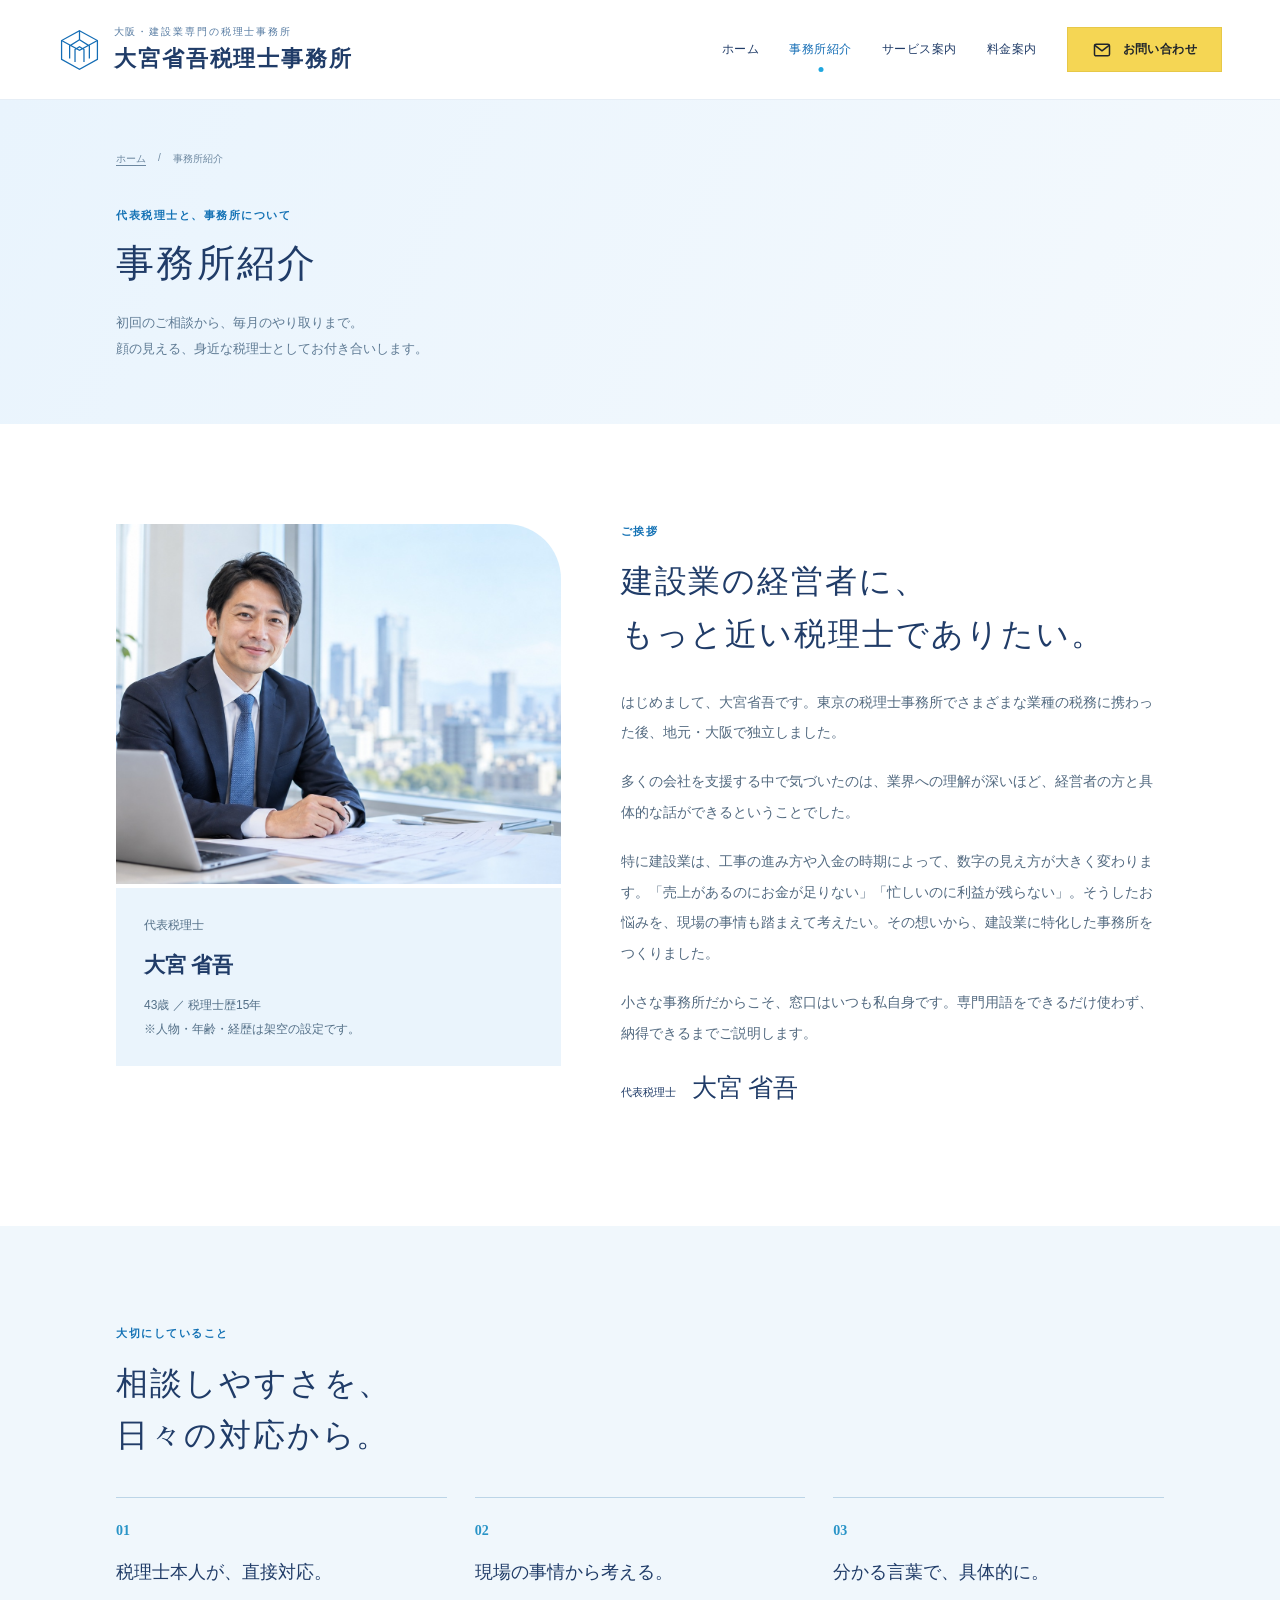
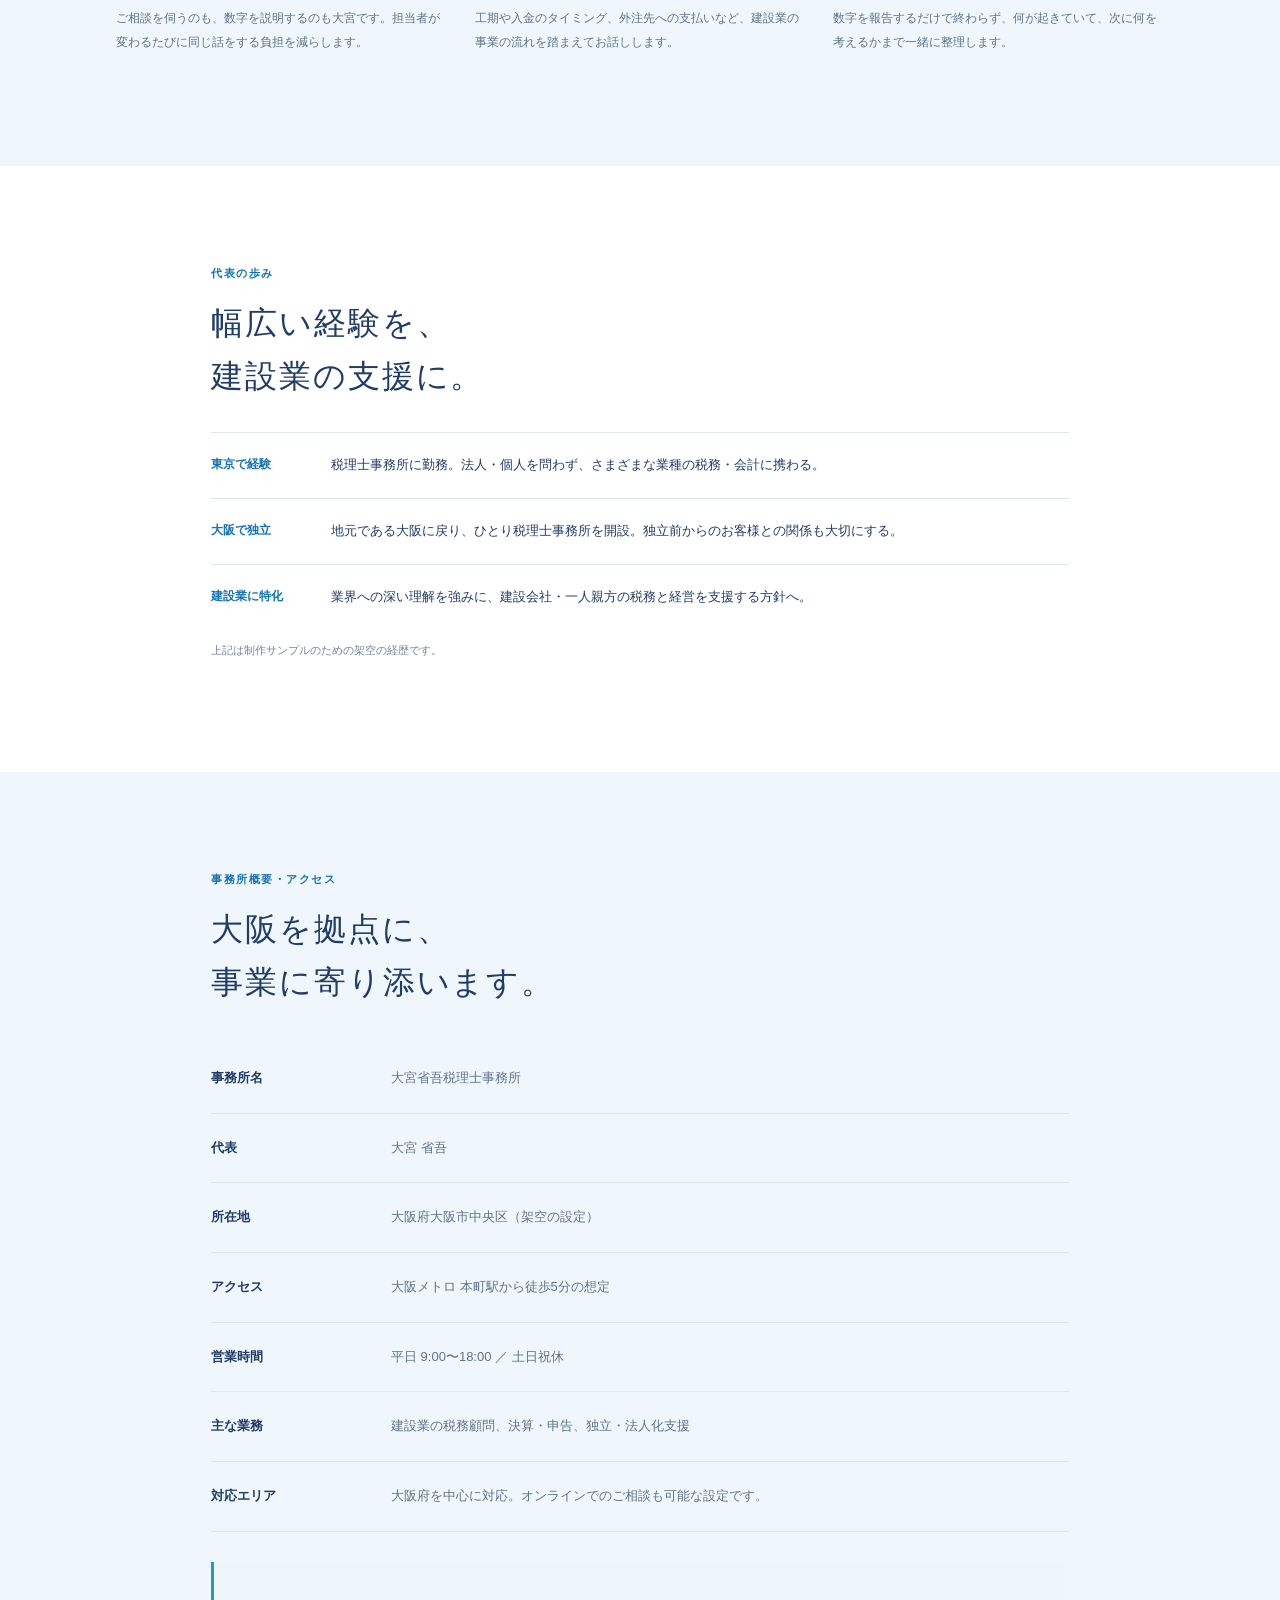
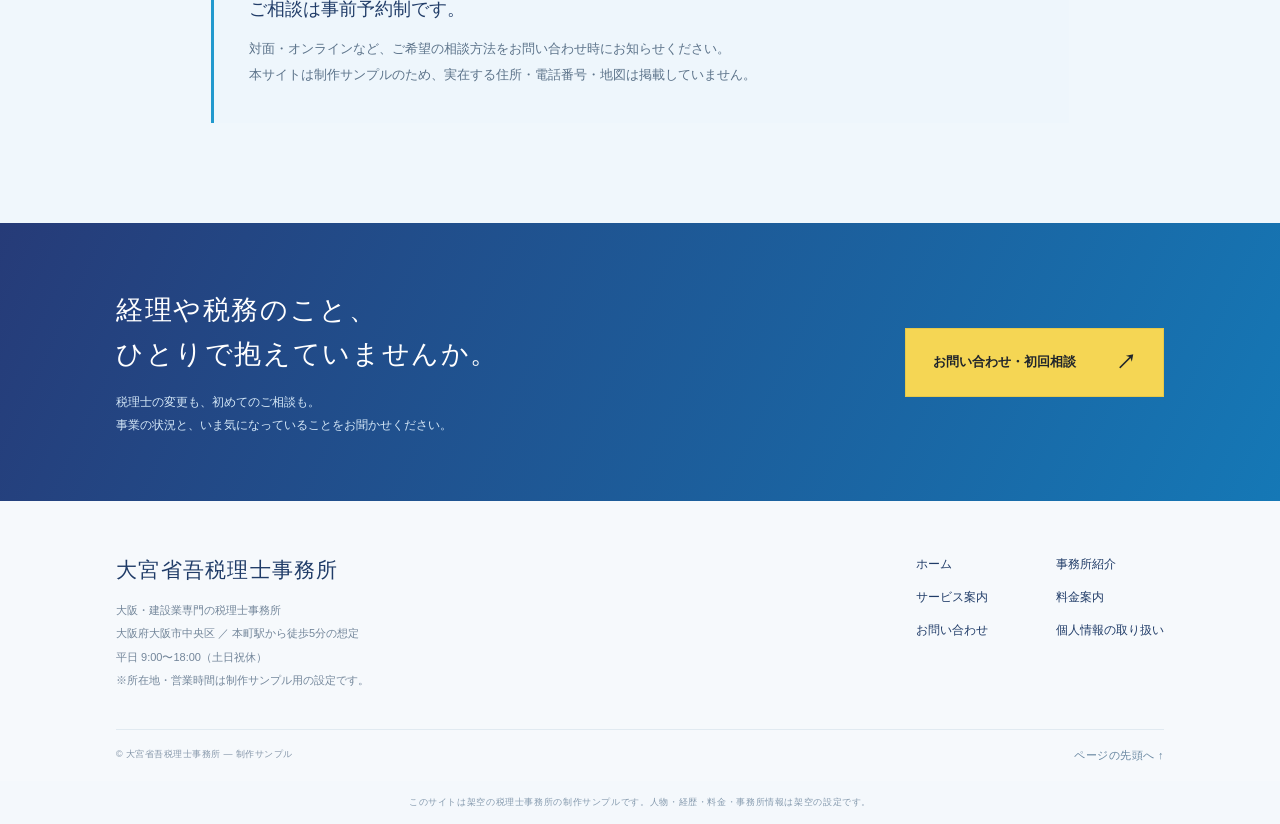
==== commit 8f566f4e: "お問い合わせボタンのメールアイコンをSVGに変更 文字記号の✉は小さく潰れてメールだと判別しにくかったため、一般的な封筒アイコンを適切なサイズで表示する。  Co-Authored-By: Claud" ====
--- a/about.html
+++ b/about.html
@@ -1,4 +1,4 @@
-<!DOCTYPE html><html lang="ja"><head><meta charset="utf-8"><meta name="viewport" content="width=device-width,initial-scale=1"><title>事務所紹介｜大宮省吾税理士事務所</title><meta name="description" content="大阪・建設業専門の大宮省吾税理士事務所。税務顧問、決算・申告、独立・法人化支援をご案内する架空の制作サンプルです。"><link rel="stylesheet" href="assets/site.css"><script src="assets/site.js" defer></script></head><body><header id="top"><a class="brand-link" href="index.html" aria-label="大宮省吾税理士事務所 ホーム"><div class="brand"><svg class="mark" viewBox="0 0 48 48" fill="none" aria-hidden="true"><path d="M24 3 44 14v21L24 46 4 35V14Z" stroke="currentColor" stroke-width="1.4"/><path d="M13 34V20l11-7 11 7v14M19 38V24l5-3 5 3v14M4 14l20 11 20-11M24 3v10" stroke="currentColor" stroke-width="1.4"/></svg><div><small>大阪・建設業専門の税理士事務所</small><strong>大宮省吾税理士事務所</strong></div></div></a><details class="mobile-nav"><summary aria-label="メニュー"></summary><div><a href="index.html">ホーム</a><a href="about.html">事務所紹介</a><a href="services.html">サービス案内</a><a href="fees.html">料金案内</a><a href="contact.html">お問い合わせ</a></div></details><nav class="nav" aria-label="メインナビゲーション"><a href="index.html">ホーム</a><a href="about.html" class="active" aria-current="page">事務所紹介</a><a href="services.html">サービス案内</a><a href="fees.html">料金案内</a><a class="contact" href="contact.html"><b aria-hidden="true">✉</b>お問い合わせ</a></nav></header><main><section class="page-intro"><div class="wrap"><div class="breadcrumb"><a href="index.html">ホーム</a><span>/</span><span>事務所紹介</span></div><span class="section-tag">代表税理士と、事務所について</span><h1>事務所紹介</h1><p>初回のご相談から、毎月のやり取りまで。<br>顔の見える、身近な税理士としてお付き合いします。</p></div></section>
+<!DOCTYPE html><html lang="ja"><head><meta charset="utf-8"><meta name="viewport" content="width=device-width,initial-scale=1"><title>事務所紹介｜大宮省吾税理士事務所</title><meta name="description" content="大阪・建設業専門の大宮省吾税理士事務所。税務顧問、決算・申告、独立・法人化支援をご案内する架空の制作サンプルです。"><link rel="stylesheet" href="assets/site.css"><script src="assets/site.js" defer></script></head><body><header id="top"><a class="brand-link" href="index.html" aria-label="大宮省吾税理士事務所 ホーム"><div class="brand"><svg class="mark" viewBox="0 0 48 48" fill="none" aria-hidden="true"><path d="M24 3 44 14v21L24 46 4 35V14Z" stroke="currentColor" stroke-width="1.4"/><path d="M13 34V20l11-7 11 7v14M19 38V24l5-3 5 3v14M4 14l20 11 20-11M24 3v10" stroke="currentColor" stroke-width="1.4"/></svg><div><small>大阪・建設業専門の税理士事務所</small><strong>大宮省吾税理士事務所</strong></div></div></a><details class="mobile-nav"><summary aria-label="メニュー"></summary><div><a href="index.html">ホーム</a><a href="about.html">事務所紹介</a><a href="services.html">サービス案内</a><a href="fees.html">料金案内</a><a href="contact.html">お問い合わせ</a></div></details><nav class="nav" aria-label="メインナビゲーション"><a href="index.html">ホーム</a><a href="about.html" class="active" aria-current="page">事務所紹介</a><a href="services.html">サービス案内</a><a href="fees.html">料金案内</a><a class="contact" href="contact.html"><b aria-hidden="true"><svg viewBox="0 0 24 24" fill="none" stroke="currentColor" stroke-width="1.8" stroke-linejoin="round"><rect x="3" y="5" width="18" height="14" rx="2"/><path d="m3.5 6.5 8.5 6.5 8.5-6.5"/></svg></b>お問い合わせ</a></nav></header><main><section class="page-intro"><div class="wrap"><div class="breadcrumb"><a href="index.html">ホーム</a><span>/</span><span>事務所紹介</span></div><span class="section-tag">代表税理士と、事務所について</span><h1>事務所紹介</h1><p>初回のご相談から、毎月のやり取りまで。<br>顔の見える、身近な税理士としてお付き合いします。</p></div></section>
 <section class="section"><div class="wrap profile-layout"><div><img class="portrait" src="assets/hero.jpg" alt="代表税理士・大宮省吾のイメージ"><div class="profile-aside">代表税理士<strong>大宮 省吾</strong>43歳 ／ 税理士歴15年<br>※人物・年齢・経歴は架空の設定です。</div></div><div><span class="section-tag">ご挨拶</span><h2>建設業の経営者に、<br>もっと近い税理士でありたい。</h2><div class="body-copy"><p>はじめまして、大宮省吾です。東京の税理士事務所でさまざまな業種の税務に携わった後、地元・大阪で独立しました。</p><p>多くの会社を支援する中で気づいたのは、業界への理解が深いほど、経営者の方と具体的な話ができるということでした。</p><p>特に建設業は、工事の進み方や入金の時期によって、数字の見え方が大きく変わります。「売上があるのにお金が足りない」「忙しいのに利益が残らない」。そうしたお悩みを、現場の事情も踏まえて考えたい。その想いから、建設業に特化した事務所をつくりました。</p><p>小さな事務所だからこそ、窓口はいつも私自身です。専門用語をできるだけ使わず、納得できるまでご説明します。</p></div><p class="name"><small>代表税理士</small>大宮 省吾</p></div></div></section>
 <section class="section pale"><div class="wrap"><span class="section-tag">大切にしていること</span><h2>相談しやすさを、<br>日々の対応から。</h2><div class="values"><article class="value"><b>01</b><h3>税理士本人が、直接対応。</h3><p>ご相談を伺うのも、数字を説明するのも大宮です。担当者が変わるたびに同じ話をする負担を減らします。</p></article><article class="value"><b>02</b><h3>現場の事情から考える。</h3><p>工期や入金のタイミング、外注先への支払いなど、建設業の事業の流れを踏まえてお話しします。</p></article><article class="value"><b>03</b><h3>分かる言葉で、具体的に。</h3><p>数字を報告するだけで終わらず、何が起きていて、次に何を考えるかまで一緒に整理します。</p></article></div></div></section>
 <section class="section"><div class="wrap narrow"><span class="section-tag">代表の歩み</span><h2>幅広い経験を、<br>建設業の支援に。</h2><ul class="career"><li><strong>東京で経験</strong><span>税理士事務所に勤務。法人・個人を問わず、さまざまな業種の税務・会計に携わる。</span></li><li><strong>大阪で独立</strong><span>地元である大阪に戻り、ひとり税理士事務所を開設。独立前からのお客様との関係も大切にする。</span></li><li><strong>建設業に特化</strong><span>業界への深い理解を強みに、建設会社・一人親方の税務と経営を支援する方針へ。</span></li></ul><p class="note">上記は制作サンプルのための架空の経歴です。</p></div></section>
--- a/assets/site.css
+++ b/assets/site.css
@@ -185,5 +185,6 @@
 @media(max-width:1050px) and (min-width:761px){.hero .reason-band{bottom:115px}.hero .portrait-caption{bottom:36px}}
 @media(max-width:760px){.hero .reason-band{margin-top:45px}.hero .portrait-caption{top:349px}}
 
-@media(min-width:761px){.hero .portrait-caption{top:47%;bottom:auto}}
-@media(max-width:1050px) and (min-width:761px){.hero .portrait-caption{top:45%;bottom:auto}}
+@media(min-width:761px){.hero .portrait-caption{top:auto;bottom:62px}}
+@media(max-width:1050px) and (min-width:761px){.hero .portrait-caption{top:auto;bottom:40px}}
+.contact b{line-height:0}.contact b svg{display:block;width:20px;height:20px}
